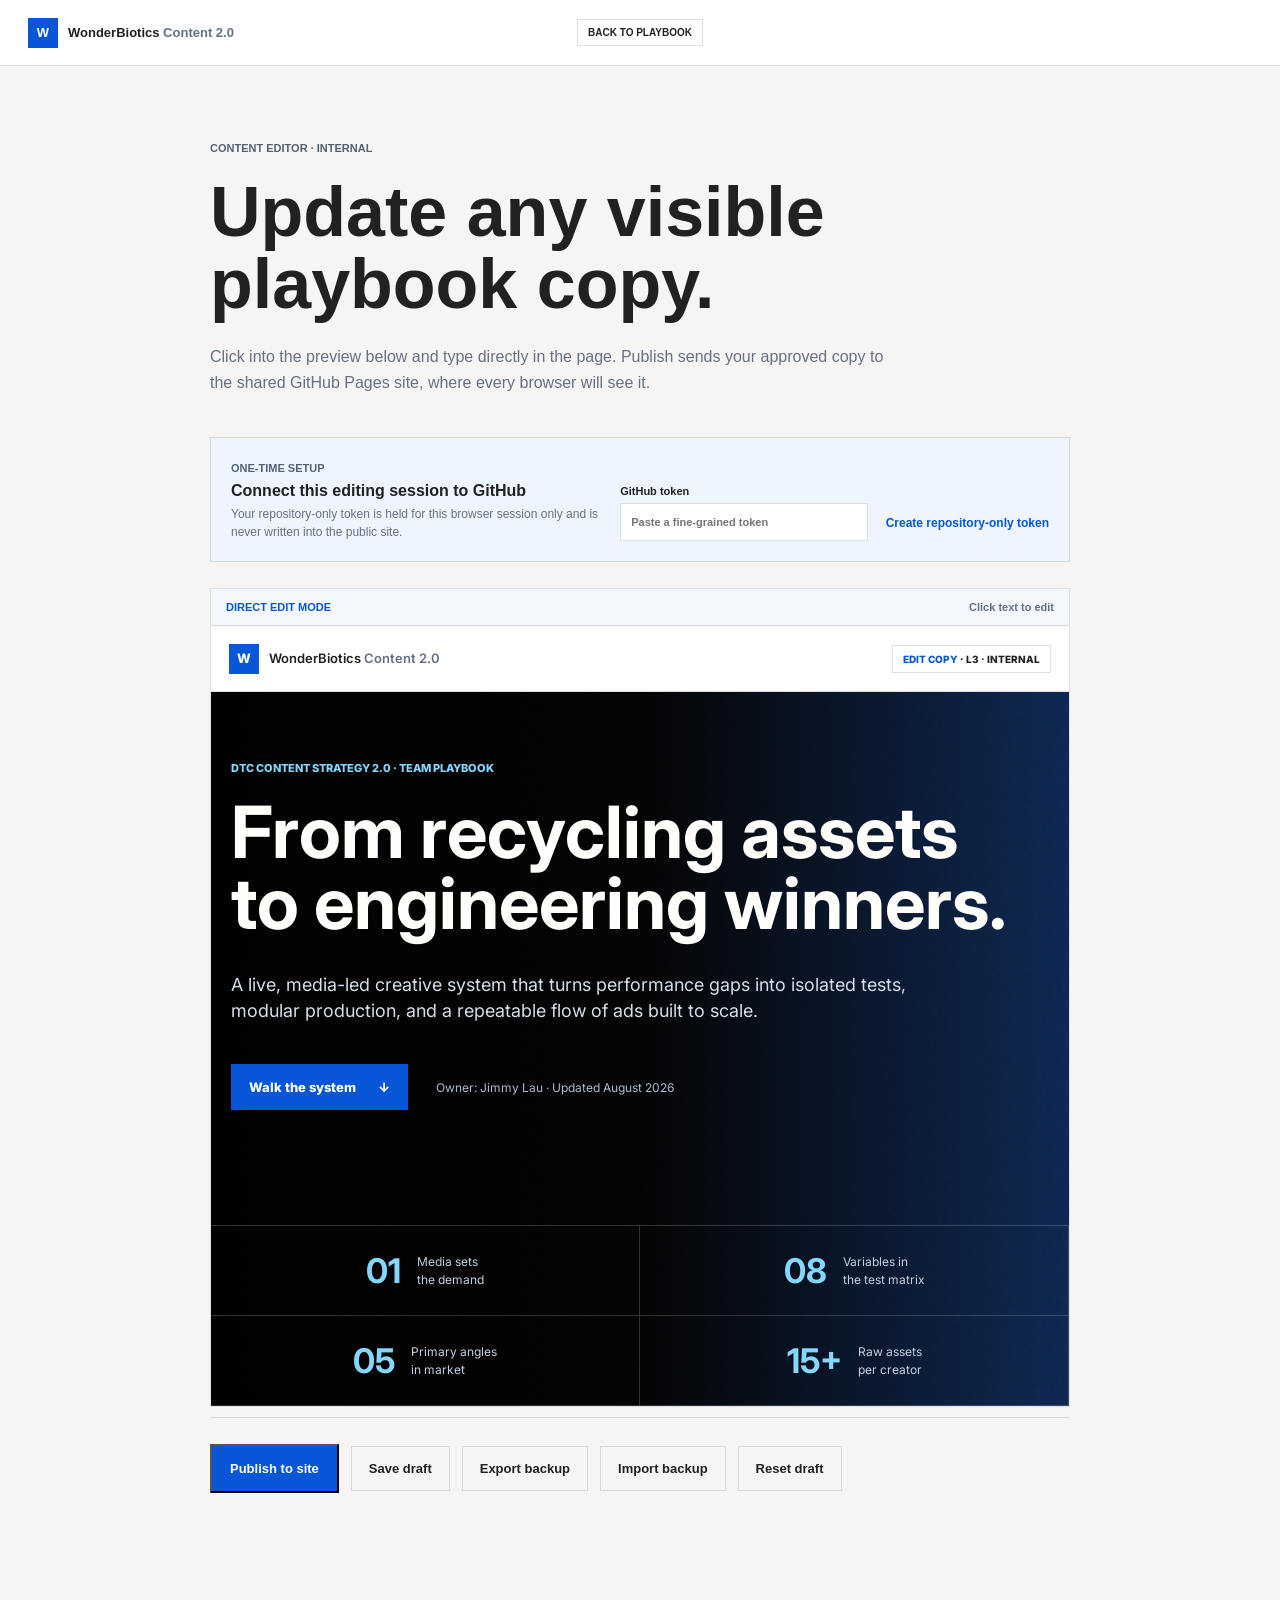
==== editor.html @ b9fbff6b "Fix browser editing state" ====
<!doctype html>
<html lang="en">
<head>
  <meta charset="utf-8">
  <meta name="viewport" content="width=device-width, initial-scale=1">
  <title>Content Editor | WonderBiotics</title>
  <link rel="stylesheet" href="styles.css">
</head>
<body class="editor-page">
  <header class="site-header"><a class="brand" href="index.html"><span class="brand-mark">W</span><span>WonderBiotics <b>Content 2.0</b></span></a><a class="security-label" href="index.html">Back to playbook</a></header>
  <main class="editor-main">
    <div class="editor-heading"><p class="eyebrow">CONTENT EDITOR · INTERNAL</p><h1>Update any visible playbook copy.</h1><p>Click into the preview below and type directly in the page. Publish sends your approved copy to the shared GitHub Pages site, where every browser will see it.</p></div>
    <section class="publish-setup" aria-label="GitHub publishing setup">
      <div><span class="eyebrow">ONE-TIME SETUP</span><strong>Connect this editing session to GitHub</strong><p>Your repository-only token is held for this browser session only and is never written into the public site.</p></div>
      <label>GitHub token<input id="github-token" type="password" autocomplete="off" placeholder="Paste a fine-grained token"></label>
      <a href="https://github.com/settings/personal-access-tokens/new" target="_blank" rel="noreferrer">Create repository-only token</a>
    </section>
    <section class="visual-editor" aria-label="Editable playbook preview"><div class="visual-editor-bar"><span>DIRECT EDIT MODE</span><span>Click text to edit</span></div><iframe id="playbook-preview" title="Editable WonderBiotics playbook preview" src="index.html"></iframe></section>
    <div class="editor-actions"><button class="primary-action" type="button" id="publish-content">Publish to site</button><button class="secondary-action" type="button" id="save-content">Save draft</button><button class="secondary-action" type="button" id="export-content">Export backup</button><button class="secondary-action" type="button" id="import-content">Import backup</button><input id="import-file" type="file" accept="application/json,.json" hidden><button class="secondary-action" type="button" id="reset-content">Reset draft</button><span id="save-status" class="editor-status" role="status"></span></div>
  </main>
  <script src="content-store.js"></script><script src="editor.js"></script>
</body>
</html>
---- styles.css ----
:root {
  --ink: #212121;
  --deep: #151515;
  --paper: #f7f5f3;
  --white: #fffefa;
  --lime: #dff4ff;
  --coral: #246bfe;
  --sky: #82d8ff;
  --blue: #0756d8;
  --blue-dark: #0a2f73;
  --line: rgba(33, 33, 33, .14);
  --muted: #667085;
  --max: 1240px;
}

* { box-sizing: border-box; }
html { scroll-behavior: smooth; }
body { margin: 0; background: var(--paper); color: var(--ink); font-family: "Inter", Arial, sans-serif; letter-spacing: 0; }
a { color: inherit; text-decoration: none; }
button, input { font: inherit; }

.site-header { position: sticky; top: 0; z-index: 20; height: 66px; display: grid; grid-template-columns: 1fr auto 1fr; align-items: center; gap: 28px; padding: 0 28px; background: rgba(255,255,255,.95); border-bottom: 1px solid var(--line); backdrop-filter: blur(14px); }
.brand { display: flex; align-items: center; gap: 10px; font: 600 13px/1 "Inter", sans-serif; }
.brand b { color: var(--muted); font-weight: 600; }
.brand-mark { display: grid; place-items: center; width: 30px; height: 30px; color: #fff; background: var(--blue); font-weight: 800; }
nav { display: flex; gap: 24px; font-size: 12px; font-weight: 700; }
nav a:hover { color: var(--blue); }
.security-label { justify-self: end; padding: 7px 10px; border: 1px solid var(--line); font-size: 10px; font-weight: 800; text-transform: uppercase; }

.hero { position: relative; min-height: calc(100vh - 66px); display: grid; align-content: space-between; overflow: hidden; color: var(--white); background: #111; }
.hero::after { content: ""; position: absolute; inset: 0; pointer-events: none; background: linear-gradient(90deg, rgba(0,0,0,.94) 0%, rgba(0,0,0,.78) 50%, rgba(7,86,216,.32) 100%), url("assets/hero.jpg") center/cover no-repeat; }
.hero-noise { position: absolute; inset: 0; opacity: .12; background-image: url("data:image/svg+xml,%3Csvg viewBox='0 0 160 160' xmlns='http://www.w3.org/2000/svg'%3E%3Cfilter id='n'%3E%3CfeTurbulence type='fractalNoise' baseFrequency='.9' numOctaves='4' stitchTiles='stitch'/%3E%3C/filter%3E%3Crect width='100%25' height='100%25' filter='url(%23n)' opacity='.25'/%3E%3C/svg%3E"); }
.hero-inner { position: relative; z-index: 1; width: min(var(--max), calc(100% - 64px)); margin: auto; padding: clamp(75px, 12vh, 130px) 0 70px; }
.eyebrow { margin: 0 0 22px; color: #536176; font-size: 11px; line-height: 1.2; font-weight: 800; text-transform: uppercase; }
.hero .eyebrow { color: var(--sky); }
h1, h2, h3 { margin: 0; font-family: "Inter", sans-serif; letter-spacing: 0; }
h1 { max-width: 1000px; font-size: clamp(55px, 7.2vw, 108px); line-height: .98; font-weight: 700; }
.hero-copy { max-width: 690px; margin: 34px 0 0; color: #d5deea; font-size: clamp(18px, 2vw, 24px); line-height: 1.45; }
.hero-actions { display: flex; align-items: center; gap: 28px; margin-top: 40px; color: #aebbd0; font-size: 12px; }
.security-label a { color: var(--blue); }
.primary-action { display: inline-flex; gap: 22px; align-items: center; padding: 15px 18px; background: var(--blue); color: #fff; font-size: 13px; font-weight: 800; }
.signal-panel { position: relative; z-index: 2; display: grid; grid-template-columns: repeat(4,1fr); border-top: 1px solid rgba(255,255,255,.18); }
.signal-panel div { display: flex; align-items: center; justify-content: center; gap: 16px; min-height: 112px; border-right: 1px solid rgba(255,255,255,.18); }
.signal-panel strong { color: var(--sky); font: 700 34px/1 "Inter",sans-serif; }
.signal-panel span { color: #c5d0df; font-size: 12px; line-height: 1.45; }

.section { padding: 110px max(32px, calc((100% - var(--max))/2)); border-bottom: 1px solid var(--line); }
.section-heading { margin-bottom: 58px; }
.section-heading h2 { max-width: 870px; font-size: clamp(40px, 5vw, 72px); line-height: 1.03; }
.split-heading { display: grid; grid-template-columns: 1.5fr .7fr; gap: 70px; align-items: end; }
.split-heading > p { margin: 0 0 8px; color: var(--muted); font-size: 16px; line-height: 1.65; }

.before-after { display: grid; grid-template-columns: 1fr 80px 1fr; align-items: stretch; }
.before-after article { min-height: 370px; padding: 42px; border: 1px solid var(--line); }
.before-after h3 { margin: 55px 0 25px; font-size: 34px; }
.before-after ul { display: grid; gap: 15px; margin: 0; padding: 0; list-style: none; color: var(--muted); }
.before-after li::before { content: "—"; margin-right: 10px; }
.status { padding: 6px 9px; border: 1px solid currentColor; font-size: 10px; font-weight: 800; text-transform: uppercase; }
.old-world { background: #eef1f5; }
.new-world { color: #fff; background: var(--blue); }
.new-world ul { color: #e8f2ff; }
.transition-arrow { display: grid; place-items: center; font-size: 34px; }

.editor-page { background: var(--paper); }
.editor-main { width: min(860px, calc(100% - 48px)); margin: 0 auto; padding: 76px 0 110px; }
.editor-heading { max-width: 680px; margin-bottom: 42px; }
.editor-heading h1 { font-size: clamp(42px, 6vw, 70px); line-height: 1.02; }
.editor-heading > p:last-child { margin: 24px 0 0; color: var(--muted); font-size: 16px; line-height: 1.6; }
.editor-form { display: grid; gap: 22px; }
.editor-form label { display: grid; gap: 8px; color: var(--ink); font-size: 13px; font-weight: 800; }
.editor-form textarea { width: 100%; resize: vertical; min-height: 66px; padding: 14px 15px; border: 1px solid var(--line); border-radius: 0; color: var(--ink); background: #fff; font: 400 15px/1.5 "Inter", Arial, sans-serif; }
.editor-form textarea:focus { outline: 2px solid var(--blue); outline-offset: 1px; }
.editor-form small { color: var(--muted); font-size: 11px; font-weight: 500; }
.visual-editor { border: 1px solid var(--line); background: #fff; }
.visual-editor-bar { display: flex; justify-content: space-between; gap: 16px; padding: 12px 15px; border-bottom: 1px solid var(--line); color: var(--muted); background: #f4f7fb; font-size: 11px; font-weight: 800; }
.visual-editor-bar span:first-child { color: var(--blue); }
.visual-editor iframe { display: block; width: 100%; height: 780px; border: 0; background: #fff; }
.editor-actions { display: flex; align-items: center; flex-wrap: wrap; gap: 12px; margin-top: 10px; padding-top: 26px; border-top: 1px solid var(--line); }
.secondary-action { padding: 14px 17px; border: 1px solid var(--line); color: var(--ink); background: transparent; font-size: 13px; font-weight: 800; cursor: pointer; }
.editor-status { color: var(--muted); font-size: 12px; }
.editor-status.saved { color: var(--blue); font-weight: 700; }
@media (max-width: 700px) { .editor-main { width: min(100% - 32px, 860px); padding-top: 48px; } .editor-actions { flex-wrap: wrap; } .visual-editor iframe { height: 660px; } }

.genesis { color: #fff; background: var(--blue-dark); }
.genesis .eyebrow { color: var(--sky); }
.genesis .split-heading > p { color: #bed7ff; }
.genesis-flow { display: grid; grid-template-columns: 1fr 38px 1fr 38px 1fr 38px 1fr; align-items: stretch; }
.genesis-flow article { min-height: 265px; display: flex; flex-direction: column; padding: 28px; border: 1px solid rgba(255,255,255,.22); background: rgba(255,255,255,.05); }
.genesis-flow span { color: var(--sky); font-size: 10px; font-weight: 800; }
.genesis-flow strong { margin-top: 60px; font-size: 20px; line-height: 1.3; }
.genesis-flow p { margin: 14px 0 0; color: #bed0e8; font-size: 13px; line-height: 1.55; }
.genesis-arrow { display: grid; place-items: center; color: var(--sky); font-size: 22px; }
.genesis-note { display: grid; grid-template-columns: 130px 1fr; gap: 24px; margin-top: 26px; padding: 24px; color: var(--ink); background: #fff; }
.genesis-note b { color: var(--blue); font-size: 10px; }
.genesis-note span { font-size: 14px; line-height: 1.5; }
.voc-module { margin-top: 22px; padding: 34px; color: var(--ink); background: #fff; }
.voc-intro { display: grid; grid-template-columns: .8fr 1.1fr 1.5fr; gap: 28px; align-items: start; }
.voc-intro > span { color: var(--blue); font-size: 10px; font-weight: 800; }
.voc-intro h3 { font-size: 25px; }
.voc-intro p { margin: 0; color: var(--muted); font-size: 13px; line-height: 1.55; }
.voc-sources { display: grid; grid-template-columns: repeat(3,1fr); margin-top: 30px; border: 1px solid var(--line); }
.voc-sources article { min-height: 175px; padding: 24px; border-right: 1px solid var(--line); }
.voc-sources article:last-child { border: 0; }
.voc-sources b { color: var(--blue); font-size: 10px; }
.voc-sources p { margin: 38px 0 0; color: var(--muted); font-size: 12px; line-height: 1.55; }
.voc-process { display: grid; grid-template-columns: repeat(5,1fr); margin-top: 16px; border: 1px solid var(--line); }
.voc-process div { min-height: 180px; padding: 20px; border-right: 1px solid var(--line); background: var(--paper); }
.voc-process div:last-child { border: 0; }
.voc-process strong { color: var(--blue); font-size: 10px; }
.voc-process span { display: block; margin-top: 35px; font-size: 15px; font-weight: 800; }
.voc-process p { margin: 9px 0 0; color: var(--muted); font-size: 11px; line-height: 1.5; }
.voc-output { display: grid; grid-template-columns: 150px 1fr; gap: 20px; margin-top: 16px; padding: 20px; color: #fff; background: var(--blue); }
.voc-output b { color: #d6efff; font-size: 10px; }
.voc-output span { font-size: 12px; line-height: 1.5; }

.engine { background: #fffefa; }
.matrix-layout { display: grid; grid-template-columns: 1fr 1.25fr; border: 1px solid var(--line); }
.matrix-tabs { display: grid; grid-template-columns: repeat(2,1fr); border-right: 1px solid var(--line); }
.matrix-tab { min-height: 86px; padding: 17px 18px; border: 0; border-right: 1px solid var(--line); border-bottom: 1px solid var(--line); color: var(--ink); background: transparent; text-align: left; cursor: pointer; }
.matrix-tab b { display: block; margin-bottom: 8px; color: #8a96a8; font-size: 10px; }
.matrix-tab.active { background: var(--deep); color: var(--white); }
.matrix-tab.active b { color: var(--sky); }
.matrix-detail { display: flex; flex-direction: column; justify-content: center; min-height: 520px; padding: clamp(35px,5vw,75px); background: var(--paper); }
.matrix-detail > span { color: var(--blue); font-size: 11px; font-weight: 800; }
.matrix-detail h3 { margin: 18px 0; font-size: 42px; }
.matrix-detail > p { max-width: 580px; color: var(--muted); font-size: 17px; line-height: 1.65; }
.test-example { margin-top: 32px; padding: 24px; border-left: 4px solid var(--coral); background: var(--white); }
.test-example small { font-size: 10px; font-weight: 800; }
.test-example p { margin: 10px 0 0; line-height: 1.5; }
.lever-art { position: relative; overflow: hidden; min-height: 220px; margin: 18px 0 0; border: 1px solid var(--line); background: #fff; }
.lever-art img { display: block; width: 100%; height: 220px; object-fit: cover; }
.lever-art[data-index="1"] img, .lever-art[data-index="7"] img { object-fit: contain; background: #f7f8fa; }
.lever-art figcaption { position: absolute; left: 12px; bottom: 12px; max-width: calc(100% - 24px); padding: 8px 10px; color: #fff; background: rgba(0,0,0,.78); font-size: 10px; font-weight: 700; text-transform: uppercase; }
.rule { display: flex; align-items: center; gap: 14px; margin-top: 30px; font-size: 12px; font-weight: 700; }
.rule span { width: 28px; height: 28px; background: var(--blue); border-radius: 50%; }

.angles { color: var(--white); background: var(--blue-dark); }
.angles .eyebrow { color: var(--sky); }
.angle-list { border-top: 1px solid rgba(255,255,255,.2); }
.angle-list article { display: grid; grid-template-columns: 65px 1.1fr 1.25fr 160px; gap: 25px; align-items: center; min-height: 115px; border-bottom: 1px solid rgba(255,255,255,.2); }
.angle-list b { color: var(--sky); font-size: 12px; }
.angle-list h3 { font-size: 23px; }
.angle-list p { color: #bed7ff; line-height: 1.5; }
.angle-list span { justify-self: end; padding: 7px 9px; color: var(--sky); border: 1px solid rgba(141,213,231,.4); font-size: 10px; font-weight: 800; text-transform: uppercase; }
.source-note { margin: 28px 0 0; color: #9bbce9; font-size: 11px; }

.team-grid { display: grid; grid-template-columns: repeat(6,1fr); gap: 14px; }
.team-grid article { grid-column: span 2; min-height: 280px; padding: 30px; background: var(--white); border: 1px solid var(--line); }
.team-grid article:nth-child(4), .team-grid article:nth-child(5) { grid-column: span 3; }
.team-grid .team-lead { color: var(--white); background: var(--deep); }
.team-grid span { color: var(--blue); font-size: 10px; font-weight: 800; }
.team-grid h3 { margin: 55px 0 17px; font-size: 26px; }
.team-grid p { margin: 0; color: var(--muted); line-height: 1.6; }
.team-grid .team-lead p { color: #c4cfdd; }

.raci { background: #fff; }
.raci-wrap { overflow-x: auto; border: 1px solid var(--line); }
.raci-table { width: 100%; min-width: 840px; border-collapse: collapse; font-size: 12px; }
.raci-table th, .raci-table td { padding: 17px 14px; border-right: 1px solid var(--line); border-bottom: 1px solid var(--line); text-align: center; }
.raci-table thead th { color: #536176; background: var(--paper); font-size: 10px; font-weight: 800; text-transform: uppercase; }
.raci-table thead th:first-child { min-width: 230px; text-align: left; }
.raci-table tbody th { background: #fff; font-weight: 600; text-align: left; }
.raci-table td { font-weight: 800; }
.raci-table .a { color: #fff; background: var(--blue); }
.raci-table .r { color: #fff; background: #212121; }
.raci-table .c { color: #212121; background: #bfeaff; }
.raci-table .i { color: #67736d; background: #f7f5f3; }
.raci-legend { display: flex; flex-wrap: wrap; gap: 22px; margin-top: 18px; color: var(--muted); font-size: 12px; }
.raci-legend b { display: inline-grid; place-items: center; width: 22px; height: 22px; margin-right: 6px; font-size: 10px; }
.raci-legend .a { color: #fff; background: var(--blue); }
.raci-legend .r { color: #fff; background: #212121; }
.raci-legend .c { color: #212121; background: #bfeaff; }
.raci-legend .i { color: #67736d; background: #f7f5f3; border: 1px solid var(--line); }

.workflow { background: var(--white); }

.publish-setup { display: grid; grid-template-columns: 1.2fr minmax(220px,.8fr) auto; align-items: end; gap: 18px; margin: 26px 0; padding: 20px; border: 1px solid var(--line); background: #eef5ff; }
.publish-setup strong { display: block; margin-top: 6px; font-size: 16px; }
.publish-setup p { margin: 6px 0 0; color: var(--muted); font-size: 12px; line-height: 1.45; }
.publish-setup label { display: grid; gap: 6px; color: var(--ink); font-size: 11px; font-weight: 700; }
.publish-setup input { min-height: 38px; padding: 0 10px; border: 1px solid var(--line); background: #fff; font: inherit; }
.publish-setup a { padding-bottom: 11px; color: var(--blue); font-size: 12px; font-weight: 800; white-space: nowrap; }
.flow { display: grid; grid-template-columns: repeat(5,1fr); border: 1px solid var(--line); }
.flow article { position: relative; min-height: 270px; padding: 28px 22px; border-right: 1px solid var(--line); }
.flow article:last-child { border-right: 0; }
.flow b { color: #8a96a8; font-size: 11px; }
.flow span { display: block; margin-top: 55px; color: var(--blue); font-size: 10px; font-weight: 800; }
.flow h3 { margin: 10px 0; font-size: 21px; }
.flow p { color: var(--muted); font-size: 13px; line-height: 1.5; }
.flow article:not(:last-child)::after { content: "→"; position: absolute; right: -12px; top: 48%; z-index: 2; display: grid; place-items: center; width: 24px; height: 24px; color: #fff; background: var(--blue); border-radius: 50%; font-size: 12px; }
.escalation-band { display: grid; grid-template-columns: 1.2fr 1fr .6fr; gap: 42px; margin-top: 28px; padding: 38px; color: var(--white); background: var(--deep); }
.escalation-band span, .gate small { color: var(--sky); font-size: 10px; font-weight: 800; }
.escalation-band h3 { margin-top: 14px; font-size: 22px; line-height: 1.35; }
.escalation-band ol { display: grid; gap: 8px; margin: 0; padding-left: 20px; color: #c1cddd; font-size: 13px; }
.gate { display: grid; align-content: center; gap: 8px; padding-left: 28px; border-left: 1px solid rgba(255,255,255,.2); }
.gate strong { font-size: 15px; }

.routing { background: #fff; }
.route-origin { width: min(560px,100%); margin: 0 auto; padding: 25px 28px; color: #fff; background: var(--blue); text-align: center; }
.route-origin span { display: block; color: #c9eaff; font-size: 9px; font-weight: 800; }
.route-origin strong { display: block; margin-top: 8px; font-size: 22px; }
.route-origin p { margin: 8px 0 0; color: #d9e8ff; font-size: 12px; }
.route-question { position: relative; display: grid; place-items: center; min-height: 120px; }
.route-question::before { content: ""; position: absolute; top: 0; bottom: 0; width: 1px; background: var(--line); }
.route-question span { position: relative; z-index: 1; padding: 12px 18px; border: 1px solid var(--line); background: var(--paper); font-size: 12px; font-weight: 800; }
.route-lanes { display: grid; grid-template-columns: 1fr 1fr; gap: 22px; }
.route-lane { padding: 34px; border: 1px solid var(--line); }
.route-lane.routine { background: #eef7ff; border-top: 5px solid var(--sky); }
.route-lane.complex { background: #f5f5f5; border-top: 5px solid #212121; }
.lane-head span { color: var(--blue); font-size: 10px; font-weight: 800; }
.complex .lane-head span { color: #212121; }
.lane-head h3 { margin: 12px 0 8px; font-size: 32px; }
.lane-head p { min-height: 48px; margin: 0; color: var(--muted); line-height: 1.5; }
.format-tags { display: flex; flex-wrap: wrap; gap: 8px; margin: 27px 0; }
.format-tags span { padding: 7px 9px; border: 1px solid rgba(7,86,216,.25); background: #fff; font-size: 10px; font-weight: 700; }
.complex .format-tags span { border-color: rgba(33,33,33,.25); }
.creator-tracks { display: grid; grid-template-columns: 1fr 1fr; gap: 10px; margin: 27px 0; }
.creator-track { min-height: 300px; padding: 21px; border: 1px solid rgba(7,86,216,.2); background: #fff; }
.creator-track small { color: var(--blue); font-size: 9px; font-weight: 800; }
.creator-track h4 { margin: 22px 0 7px; font-size: 18px; }
.creator-track > strong { color: var(--blue); font-size: 13px; }
.creator-track > p { min-height: 68px; margin: 13px 0 0; color: var(--muted); font-size: 11px; line-height: 1.5; }
.creator-track .format-tags { margin: 19px 0 0; }
.creator-track .format-tags span { padding: 6px 7px; font-size: 9px; }
.rapid-track { border-color: rgba(33,33,33,.2); }
.rapid-track small, .rapid-track > strong { color: #212121; }
.route-lane ol { display: grid; gap: 10px; margin: 0; padding: 22px 0 0 22px; border-top: 1px solid var(--line); color: var(--muted); font-size: 13px; }
.route-lane li b { color: var(--ink); }
.execution-split { display: grid; grid-template-columns: 1fr 1fr; gap: 10px; margin-top: 24px; }
.execution-split div { min-height: 155px; padding: 20px; color: #fff; background: var(--blue-dark); }
.execution-split div:last-child { background: #212121; }
.execution-split small { color: var(--sky); font-size: 9px; font-weight: 800; }
.execution-split strong { display: block; margin-top: 18px; font-size: 19px; }
.execution-split p { margin: 8px 0 0; color: #c6d4e7; font-size: 11px; line-height: 1.45; }
.routing-rule { display: grid; grid-template-columns: 150px 1fr; gap: 24px; margin-top: 22px; padding: 24px; color: #fff; background: #0b0b0b; }
.routing-rule b { color: var(--sky); font-size: 10px; }
.routing-rule span { font-size: 13px; line-height: 1.5; }

.asset-system { background: #eef5ff; }
.asset-visual { min-height: 420px; display: grid; grid-template-columns: .75fr 1.5fr .75fr; align-items: center; gap: 30px; padding: 50px; border: 1px solid var(--line); background: var(--white); }
.creator-core { text-align: center; }
.creator-core span { font-size: 10px; font-weight: 800; }
.creator-core strong { display: block; color: var(--blue); font: 800 90px/1 "Inter",sans-serif; }
.creator-core p { margin: 8px 0; color: var(--muted); }
.asset-orbit { display: grid; grid-template-columns: repeat(2,1fr); gap: 12px; }
.asset-orbit span { display: grid; place-items: center; min-height: 85px; padding: 12px; background: var(--paper); border: 1px solid var(--line); text-align: center; font-size: 13px; font-weight: 700; }
.output-stack { position: relative; min-height: 240px; }
.output-stack div { position: absolute; width: 150px; height: 205px; padding: 18px; color: var(--white); background: var(--deep); border: 1px solid #506b9c; font-size: 11px; font-weight: 800; }
.output-stack div:nth-child(1) { transform: rotate(-8deg); }
.output-stack div:nth-child(2) { transform: translate(18px,8px) rotate(-2deg); }
.output-stack div:nth-child(3) { transform: translate(36px,18px) rotate(5deg); }
.output-stack div:nth-child(4) { transform: translate(54px,34px) rotate(9deg); color: #fff; background: var(--blue); }
.governance-row { display: grid; grid-template-columns: repeat(3,1fr); border: 1px solid var(--line); border-top: 0; }
.governance-row div { padding: 28px; border-right: 1px solid var(--line); }
.governance-row div:last-child { border: 0; }
.governance-row b { color: var(--blue); font-size: 10px; }
.governance-row p { margin: 10px 0 0; color: var(--muted); font-size: 13px; line-height: 1.5; }

.close-statement { display: grid; justify-items: center; padding: 140px 20px; color: #fff; background: #0b0b0b; text-align: center; }
.close-statement p { color: var(--coral); font-size: 11px; font-weight: 800; }
.close-statement h2 { font-size: clamp(45px,6vw,84px); line-height: 1.04; }
.close-statement a { margin-top: 38px; color: var(--sky); font-size: 12px; font-weight: 800; }
footer { display: flex; justify-content: space-between; padding: 25px 28px; color: #a4a4a4; background: #0b0b0b; border-top: 1px solid rgba(255,255,255,.14); font-size: 10px; }

@media (max-width: 900px) {
  .publish-setup { grid-template-columns: 1fr; align-items: start; }
  .publish-setup a { padding-bottom: 0; }
  .site-header { grid-template-columns: 1fr auto; padding: 0 18px; }
  nav { display: none; }
  .hero-inner { width: calc(100% - 40px); padding-top: 70px; }
  h1 { font-size: clamp(48px,14vw,72px); }
  .signal-panel { grid-template-columns: repeat(2,1fr); }
  .signal-panel div { min-height: 90px; border-bottom: 1px solid rgba(255,255,255,.18); }
  .section { padding: 80px 20px; }
  .split-heading { grid-template-columns: 1fr; gap: 25px; }
  .before-after { grid-template-columns: 1fr; }
  .transition-arrow { height: 60px; transform: rotate(90deg); }
  .genesis-flow { grid-template-columns: 1fr; }
  .genesis-flow article { min-height: 220px; }
  .genesis-arrow { height: 42px; transform: rotate(90deg); }
  .genesis-note { grid-template-columns: 1fr; gap: 8px; }
  .voc-intro { grid-template-columns: 1fr; gap: 12px; }
  .voc-sources, .voc-process { grid-template-columns: 1fr; }
  .voc-sources article, .voc-process div { min-height: auto; border-right: 0; border-bottom: 1px solid var(--line); }
  .voc-sources p, .voc-process span { margin-top: 18px; }
  .voc-output { grid-template-columns: 1fr; gap: 8px; }
  .matrix-layout { grid-template-columns: 1fr; }
  .matrix-tabs { border: 0; }
  .matrix-detail { min-height: 480px; }
  .angle-list article { grid-template-columns: 40px 1fr; padding: 22px 0; }
  .angle-list p, .angle-list span { grid-column: 2; justify-self: start; margin: 0; }
  .team-grid { grid-template-columns: 1fr; }
  .team-grid article, .team-grid article:nth-child(4), .team-grid article:nth-child(5) { grid-column: auto; }
  .flow { grid-template-columns: 1fr; }
  .flow article { min-height: auto; border-right: 0; border-bottom: 1px solid var(--line); }
  .flow article:not(:last-child)::after { right: 50%; top: auto; bottom: -12px; transform: rotate(90deg); }
  .flow span { margin-top: 25px; }
  .escalation-band { grid-template-columns: 1fr; }
  .gate { padding: 20px 0 0; border-left: 0; border-top: 1px solid rgba(255,255,255,.2); }
  .route-lanes { grid-template-columns: 1fr; }
  .creator-tracks { grid-template-columns: 1fr; }
  .creator-track { min-height: auto; }
  .creator-track > p { min-height: auto; }
  .execution-split { grid-template-columns: 1fr; }
  .routing-rule { grid-template-columns: 1fr; gap: 8px; }
  .asset-visual { grid-template-columns: 1fr; padding: 30px 20px; }
  .output-stack { width: 220px; margin: auto; }
  .governance-row { grid-template-columns: 1fr; }
  .governance-row div { border-right: 0; border-bottom: 1px solid var(--line); }
}

@media (max-width: 520px) {
  .brand b { display: none; }
  .security-label { font-size: 9px; }
  .hero { min-height: auto; }
  .hero-inner { padding-bottom: 55px; }
  .hero-actions { align-items: flex-start; flex-direction: column; }
  .signal-panel strong { font-size: 28px; }
  .signal-panel span { font-size: 10px; }
  .section-heading h2 { font-size: 39px; }
  .before-after article { min-height: 330px; padding: 28px; }
  .matrix-tabs { grid-template-columns: 1fr 1fr; }
  .matrix-tab { min-height: 76px; font-size: 12px; }
  .matrix-detail { padding: 30px 22px; }
  .matrix-detail h3 { font-size: 34px; }
  .asset-orbit { grid-template-columns: 1fr 1fr; }
  footer { gap: 14px; flex-direction: column; }
}
.teardown-link{margin-top:18px;padding:22px 24px;background:#075cff;color:#fff;text-decoration:none;display:grid;grid-template-columns:auto 1fr auto;gap:20px;align-items:center}.teardown-link span{font-size:10px;font-weight:800;letter-spacing:.1em}.teardown-link strong{font-size:16px}.teardown-link b{font-size:24px}
.step-example{display:inline-block;margin-top:12px;color:#075cff;font-size:11px;font-weight:800;text-decoration:none}.engine-example-link{margin:-26px 0 30px;padding:18px 22px;border:1px solid #075cff;color:#07101f;text-decoration:none;display:grid;grid-template-columns:auto 1fr auto;gap:24px;align-items:center}.engine-example-link span{color:#075cff;font-size:12px}.engine-example-link span b{display:block;font-size:9px;letter-spacing:.1em;margin-bottom:3px}.engine-example-link strong{font-size:13px}.engine-example-link i{font-style:normal;color:#075cff;font-size:22px}@media(max-width:700px){.engine-example-link{grid-template-columns:1fr auto}.engine-example-link strong{grid-column:1/-1;grid-row:2}.teardown-link{grid-template-columns:1fr auto}.teardown-link span{grid-column:1/-1}}
.format-library{display:grid;grid-template-columns:1fr 1fr;gap:12px;margin:-18px 0 30px}.format-library a{padding:16px 20px;background:#eef4ff;color:#07101f;text-decoration:none;display:grid;grid-template-columns:auto 1fr auto;gap:14px;align-items:center}.format-library b{font-size:9px;color:#075cff}.format-library span{font-size:13px;font-weight:700}.format-library i{font-style:normal;font-size:11px;color:#075cff}@media(max-width:700px){.format-library{grid-template-columns:1fr}}
.proven{background:#f5f8fc;border-top:1px solid #dce5f0}.proven-grid{display:grid;grid-template-columns:1.35fr 1fr 1fr;gap:14px}.proven-card{background:#fff;border:1px solid #d7e0eb;padding:26px;min-height:300px}.proven-card>span,.variation-step>span,.focus-band span{display:block;color:#075cff;font-size:10px;font-weight:800;letter-spacing:.1em}.proven-card h3{font-size:23px;line-height:1.1;margin:13px 0 22px}.combo{display:grid;grid-template-columns:54px 1fr;gap:9px 12px;align-items:start}.combo b{font-size:10px;color:#738096}.combo strong{font-size:13px;line-height:1.35}.proof-metrics{display:grid;grid-template-columns:repeat(4,1fr);gap:8px;margin-top:26px;padding-top:17px;border-top:1px solid #dce2ea}.proof-metrics strong,.watch-row strong{display:block;font-size:20px}.proof-metrics span,.watch-row span{font-size:10px;color:#738096}.proof-note,.proven-card p{font-size:12px;line-height:1.55;color:#687386}.proof-note{border-left:3px solid #c5ff4a;padding-left:12px}.static-proof{border-top:4px solid #075cff}.big-stat{display:flex;gap:12px;align-items:baseline}.big-stat strong{font-size:39px;color:#075cff}.big-stat span{font-size:11px;color:#687386}.proven-card a{display:inline-block;margin-top:18px;color:#075cff;font-size:11px;font-weight:800;text-decoration:none}.watch-proof{border-top:4px solid #c5ff4a}.watch-row{display:grid;grid-template-columns:1fr 1fr;gap:10px;padding:15px 0;border-top:1px solid #dce2ea;border-bottom:1px solid #dce2ea}.watch-row strong{font-size:25px}.focus-band{margin-top:14px;background:#07101f;color:#fff;padding:20px 24px;display:grid;grid-template-columns:auto 1fr auto;gap:25px;align-items:center}.focus-band strong{display:block;font-size:18px;margin-top:5px}.focus-band p{font-size:12px;line-height:1.5;color:#c0c8d4;margin:0}.focus-band a{color:#c5ff4a;text-decoration:none;font-size:11px;font-weight:800}.variation-map{display:grid;grid-template-columns:1fr auto 1fr auto 1fr auto 1fr;gap:13px;align-items:center;margin-top:26px}.variation-step{background:#fff;border:1px solid #d7e0eb;padding:20px;min-height:150px}.variation-step>b{color:#075cff;font-size:20px}.variation-step strong{display:block;margin-top:10px}.variation-step p{font-size:11px;line-height:1.5;color:#687386}.variation-map>i{font-size:23px;color:#075cff;font-style:normal}@media(max-width:950px){.proven-grid{grid-template-columns:1fr 1fr}.primary-proof{grid-column:1/-1}.variation-map{grid-template-columns:1fr 1fr}.variation-map>i{display:none}.focus-band{grid-template-columns:1fr}.focus-band a{justify-self:start}}@media(max-width:600px){.proven-grid{grid-template-columns:1fr}.primary-proof{grid-column:auto}.proof-metrics{grid-template-columns:repeat(2,1fr)}.variation-map{grid-template-columns:1fr}}
.source-table-wrap{margin-top:18px;background:#fff;border:1px solid #d7e0eb}.source-table-head{display:flex;justify-content:space-between;gap:30px;padding:24px;border-bottom:1px solid #d7e0eb}.source-table-head span{color:#075cff;font-size:10px;font-weight:800;letter-spacing:.1em}.source-table-head h3{margin-top:9px;font-size:22px}.source-table-head p{max-width:360px;margin:0;color:#687386;font-size:11px;line-height:1.5}.source-table-scroll{overflow-x:auto}.source-table{width:100%;min-width:1080px;border-collapse:collapse;font-size:12px}.source-table th,.source-table td{padding:17px 16px;vertical-align:top;text-align:left;border-right:1px solid #d7e0eb;border-bottom:1px solid #d7e0eb;line-height:1.5}.source-table thead th{color:#fff;background:#07101f;font-size:10px;letter-spacing:.05em}.source-table tbody th{width:190px;color:#075cff;font-size:14px}.source-table tbody td{color:#536176}.source-table tbody tr:last-child th,.source-table tbody tr:last-child td{border-bottom:0}.source-table td:last-child,.source-table th:last-child{border-right:0}.source-table small{font-size:10px;color:#687386}@media(max-width:600px){.source-table-head{display:block}.source-table-head p{margin-top:14px}}

/* Pre-shift proof area: keep the evidence readable as one deliberate sequence. */
.proven { padding-top: 92px; padding-bottom: 96px; }
.proven .section-heading { margin-bottom: 42px; }
.proven-grid { align-items: stretch; gap: 18px; }
.proven-card { min-height: 330px; padding: 28px; }
.proven-card p { margin-bottom: 0; }
.source-table-wrap { margin-top: 26px; box-shadow: 0 8px 24px rgba(18, 46, 82, .05); }
.source-table-head { align-items: end; padding: 26px 28px; background: #fbfdff; }
.source-table-head h3 { max-width: 560px; line-height: 1.2; }
.source-table-scroll { scrollbar-color: #8fa6c2 #eef3f8; }
.source-table th, .source-table td { padding: 18px 17px; }
.source-table thead th { white-space: normal; line-height: 1.25; }
.focus-band { margin-top: 26px; padding: 24px 28px; }
.variation-map { margin-top: 24px; gap: 16px; }
.variation-step { min-height: 168px; padding: 22px; }
@media (max-width: 950px) {
  .proven { padding-top: 76px; padding-bottom: 80px; }
  .proven-card { min-height: 0; }
  .source-table-head { align-items: start; }
}
@media (max-width: 600px) {
  .proven { padding-top: 58px; padding-bottom: 62px; }
  .proven .section-heading { margin-bottom: 32px; }
  .proven-card { padding: 22px; }
  .source-table-wrap { margin-top: 20px; }
  .source-table-head { padding: 21px 22px; }
  .focus-band { margin-top: 20px; padding: 21px 22px; }
  .variation-step { min-height: 0; padding: 20px; }
}
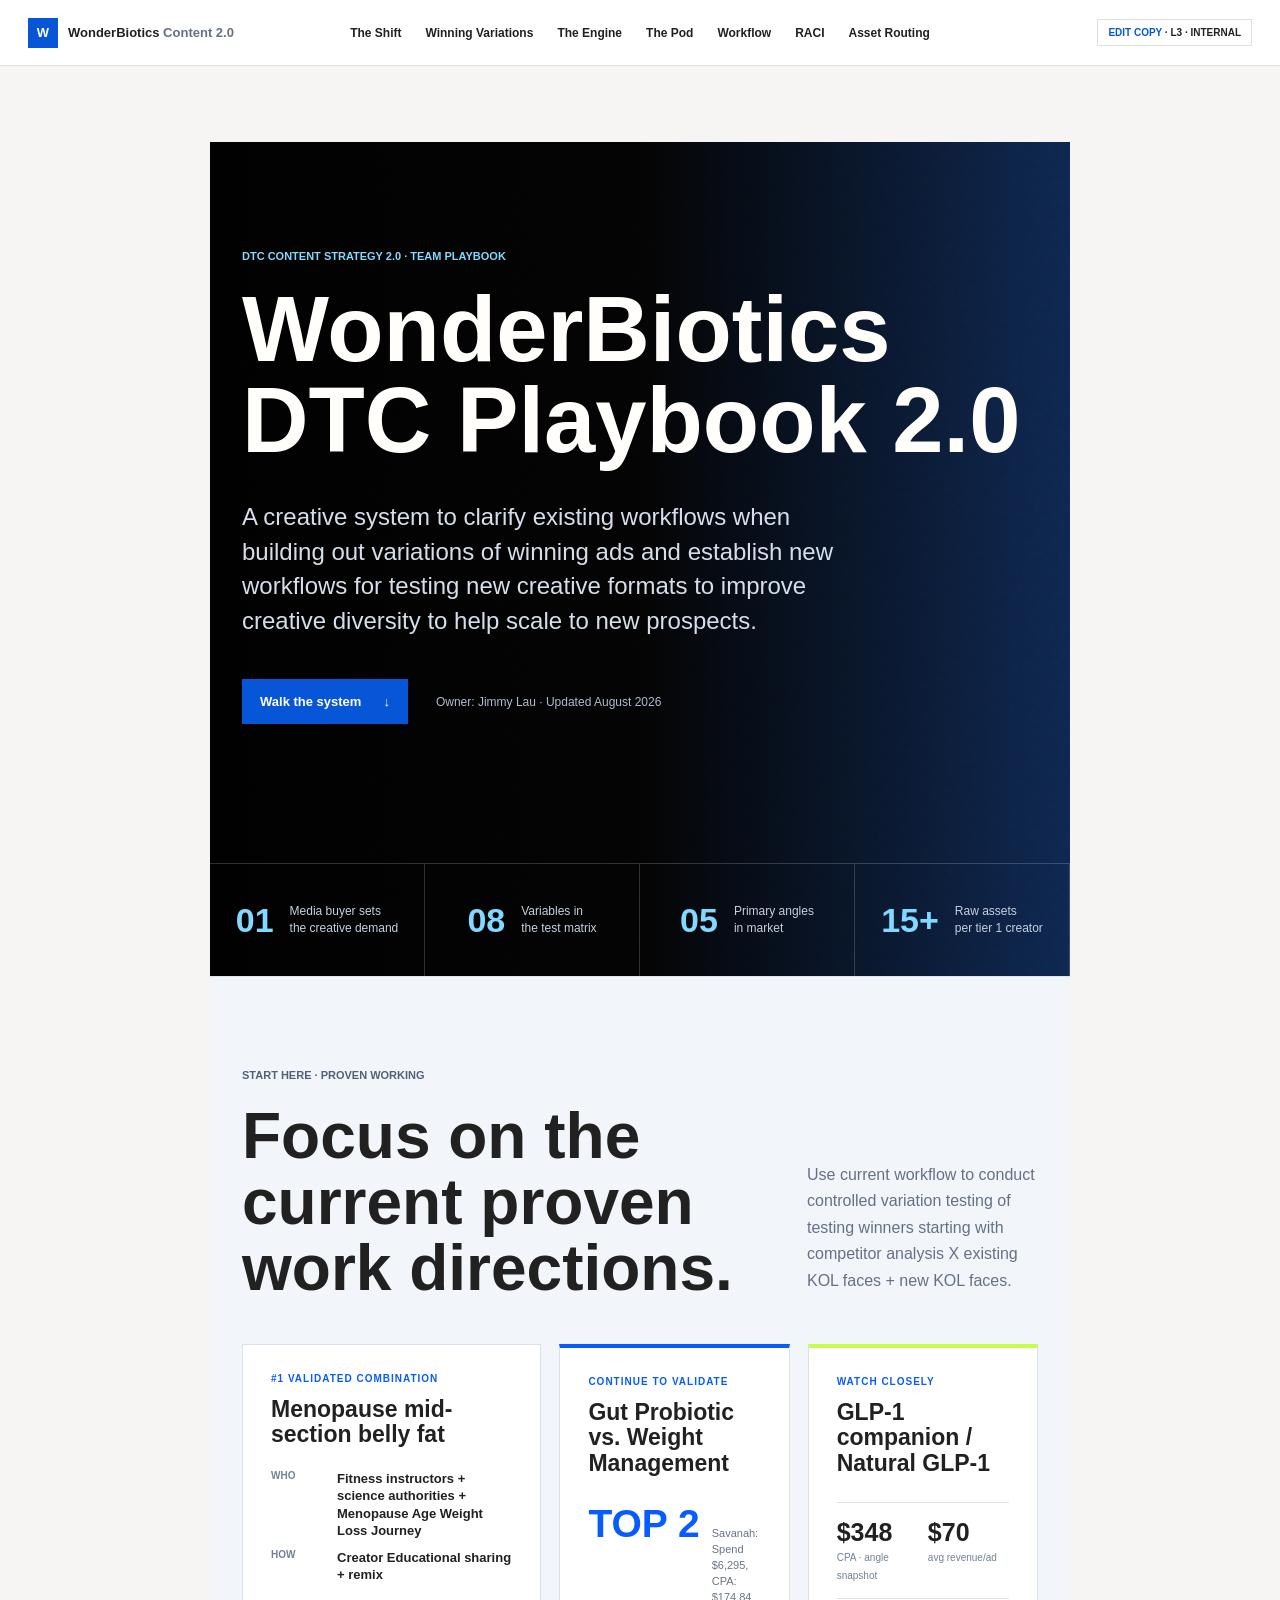
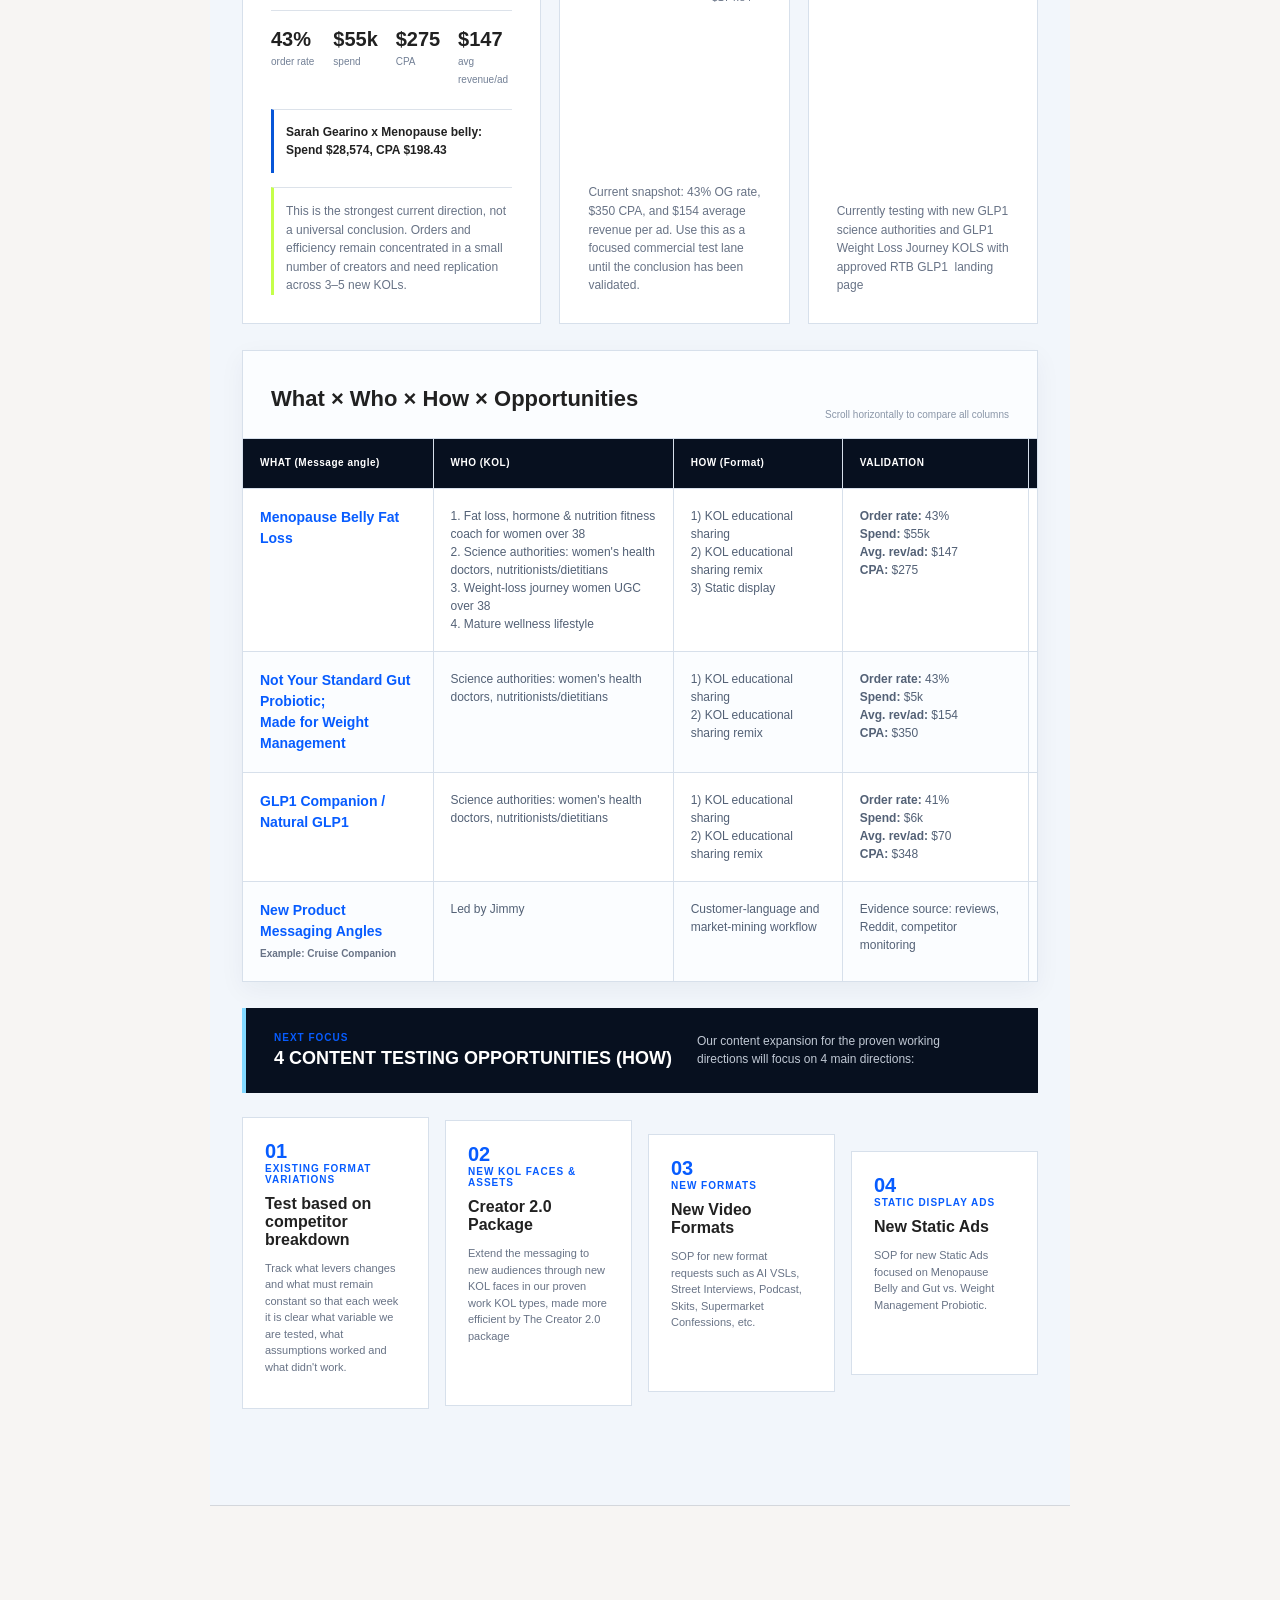
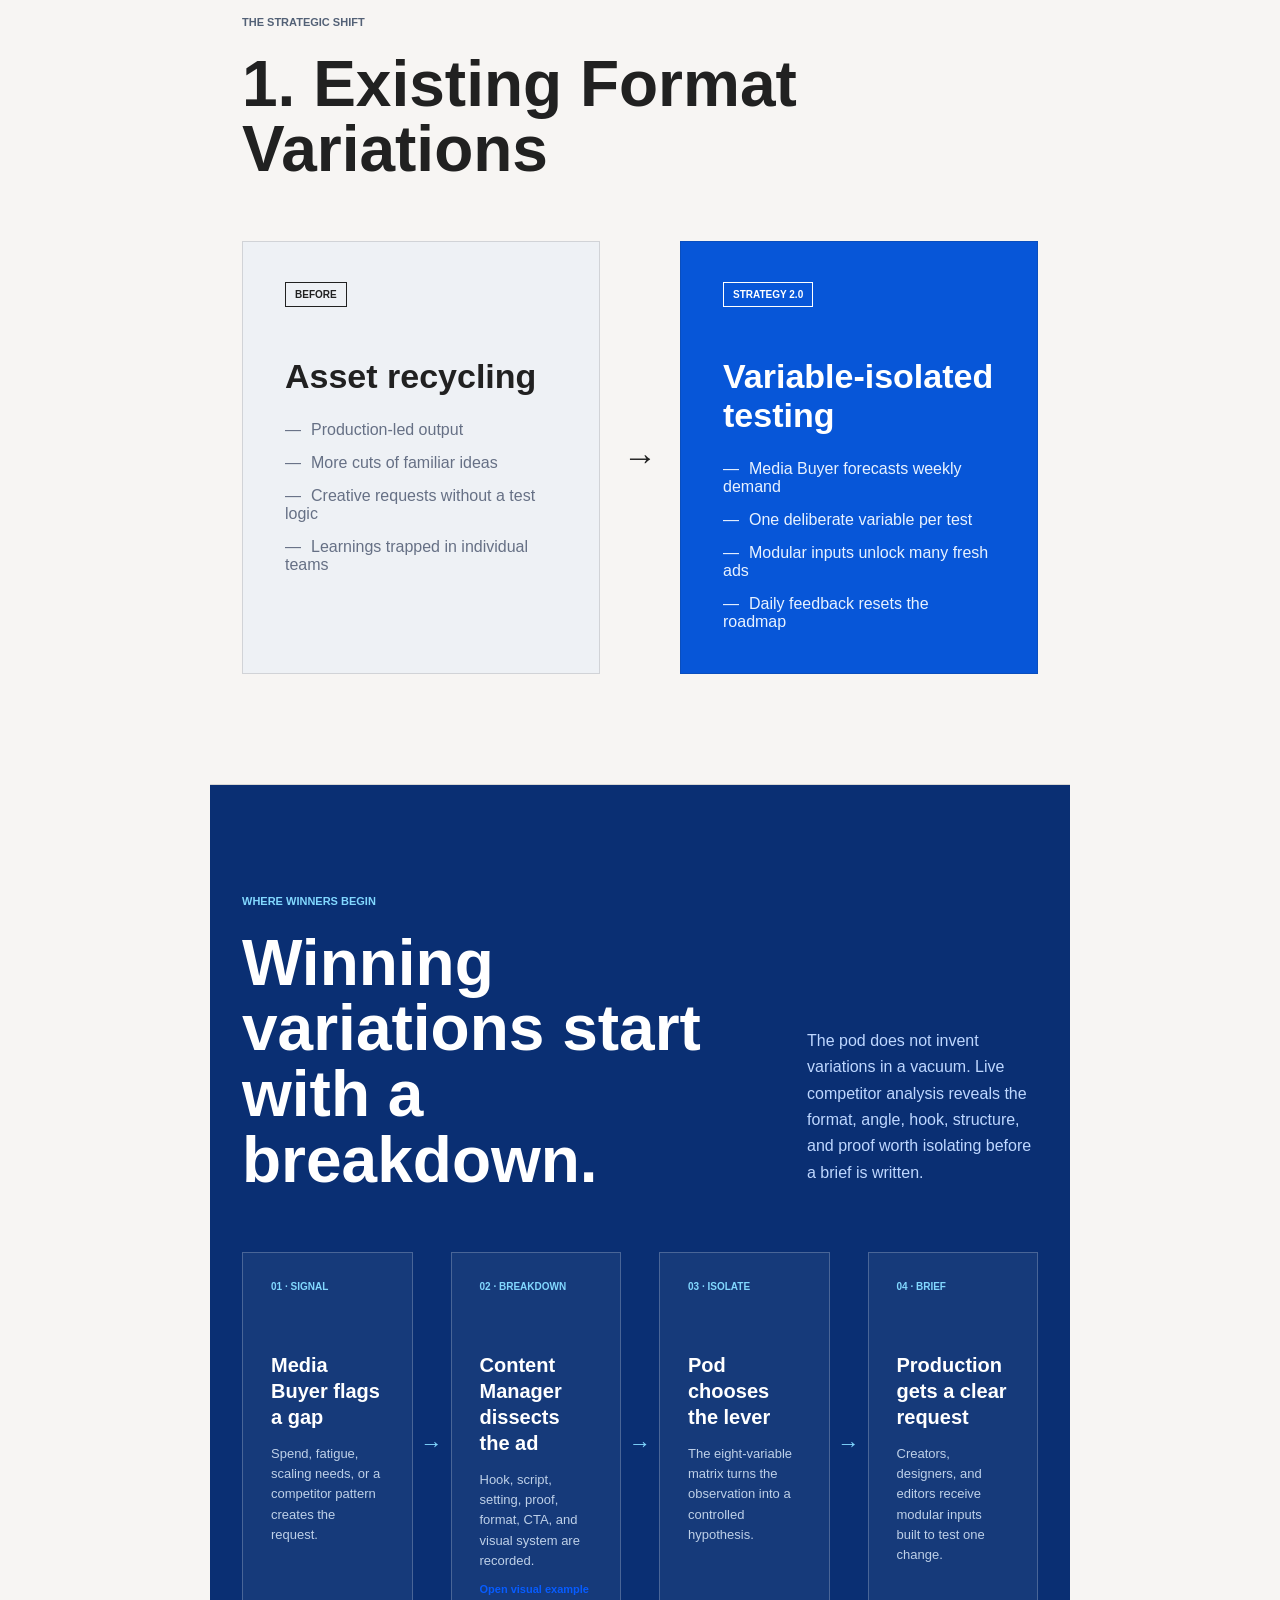
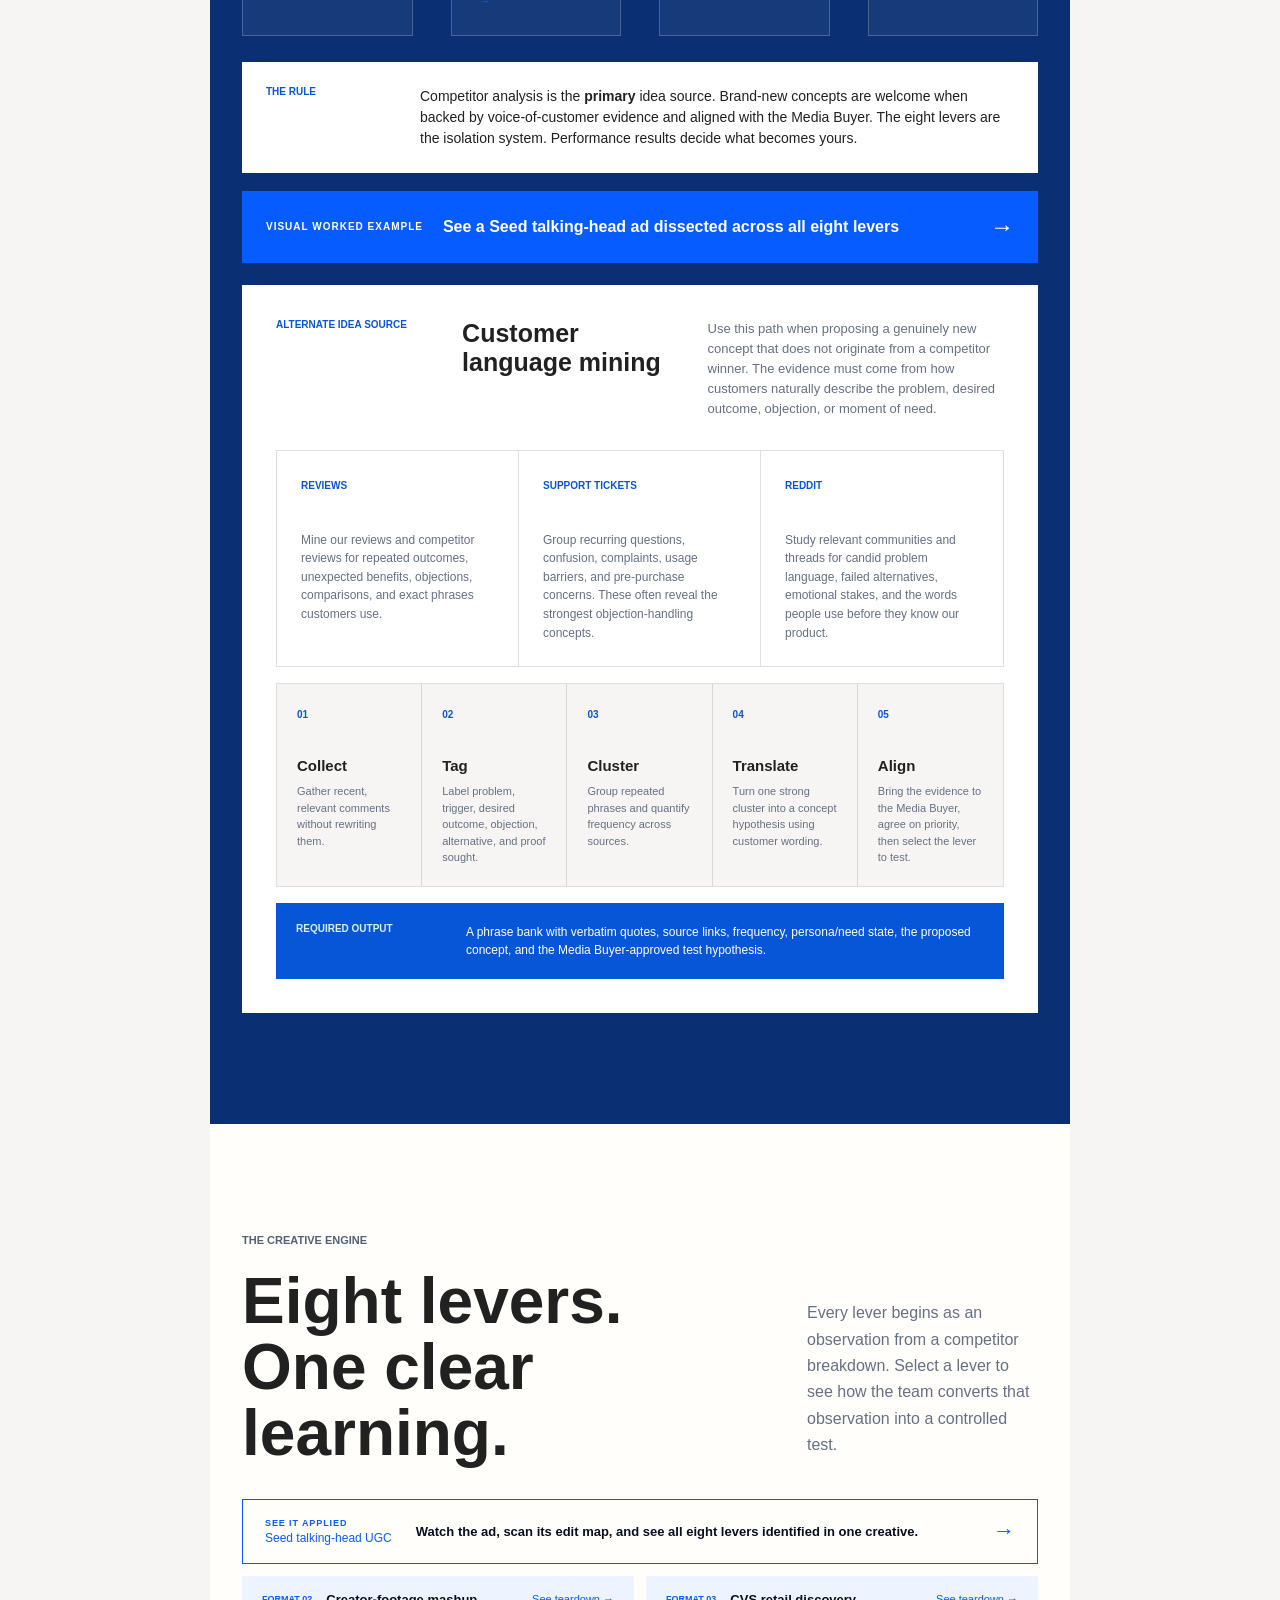
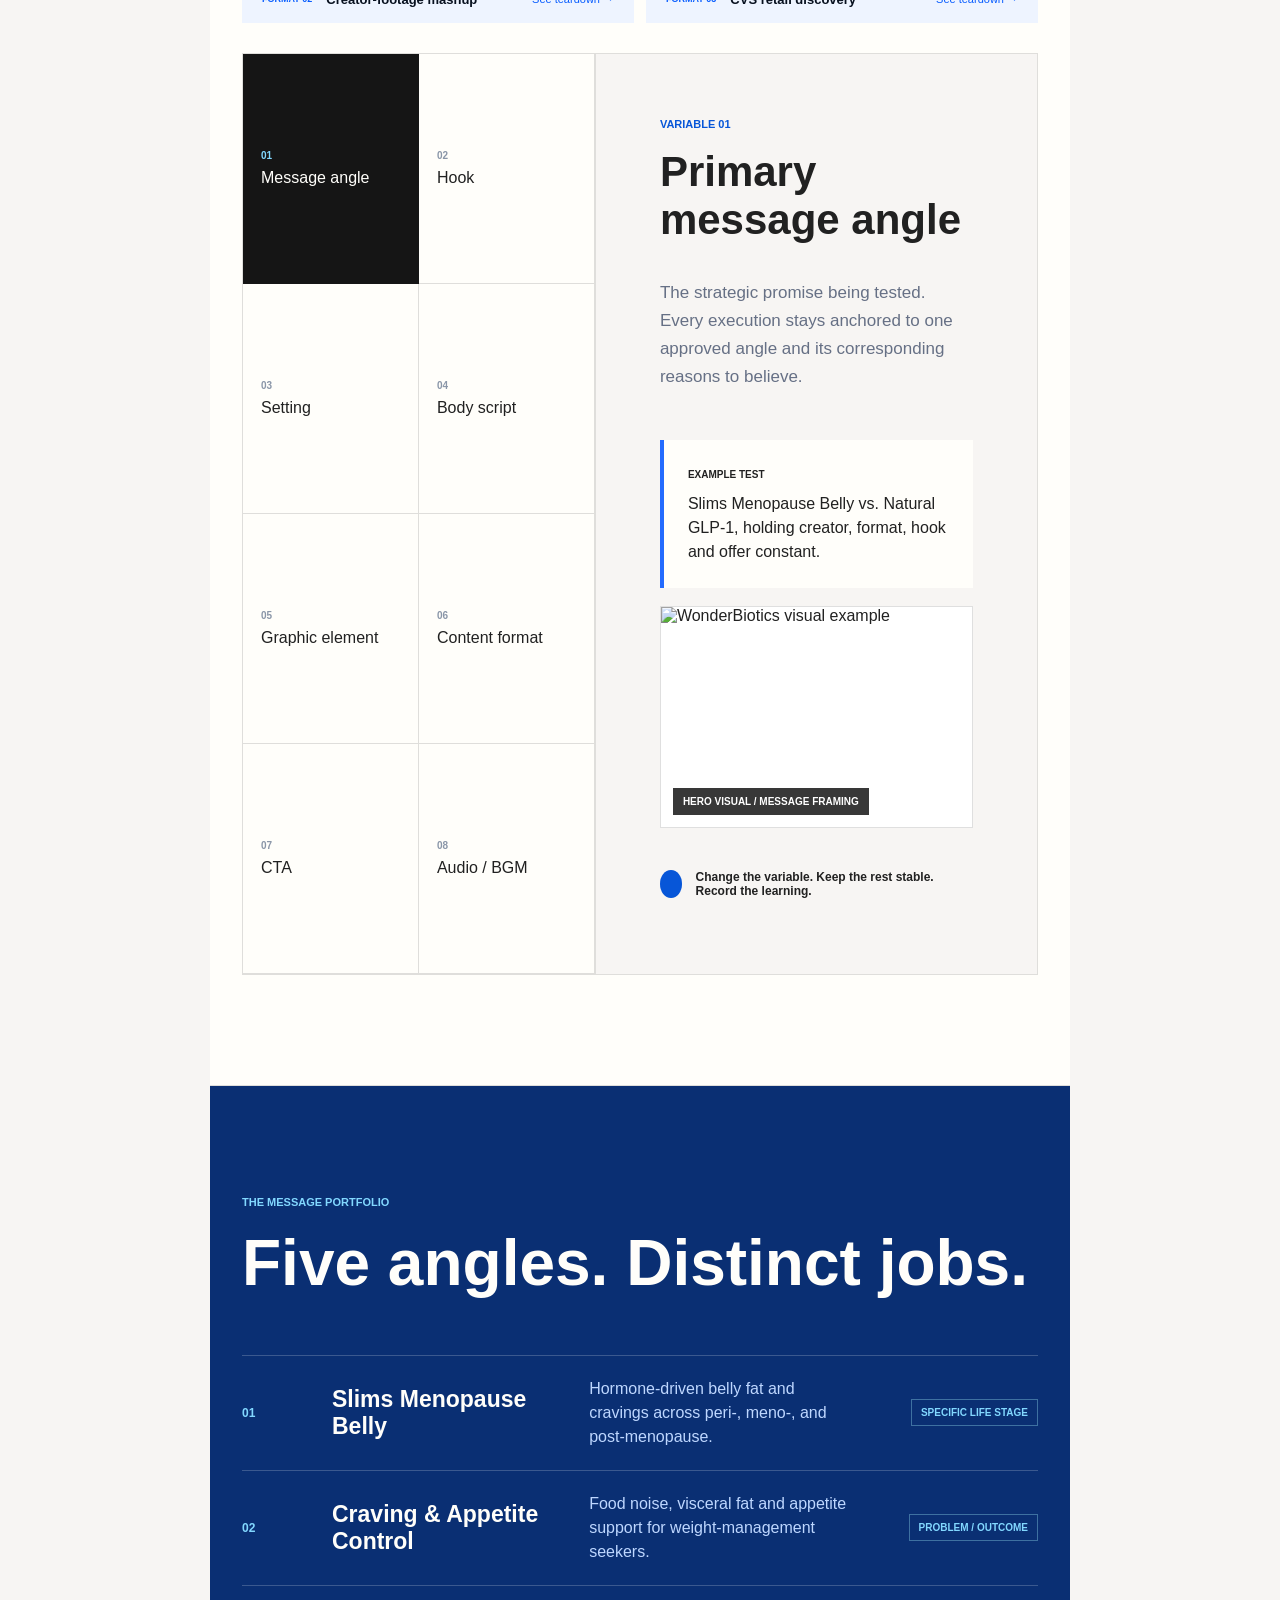
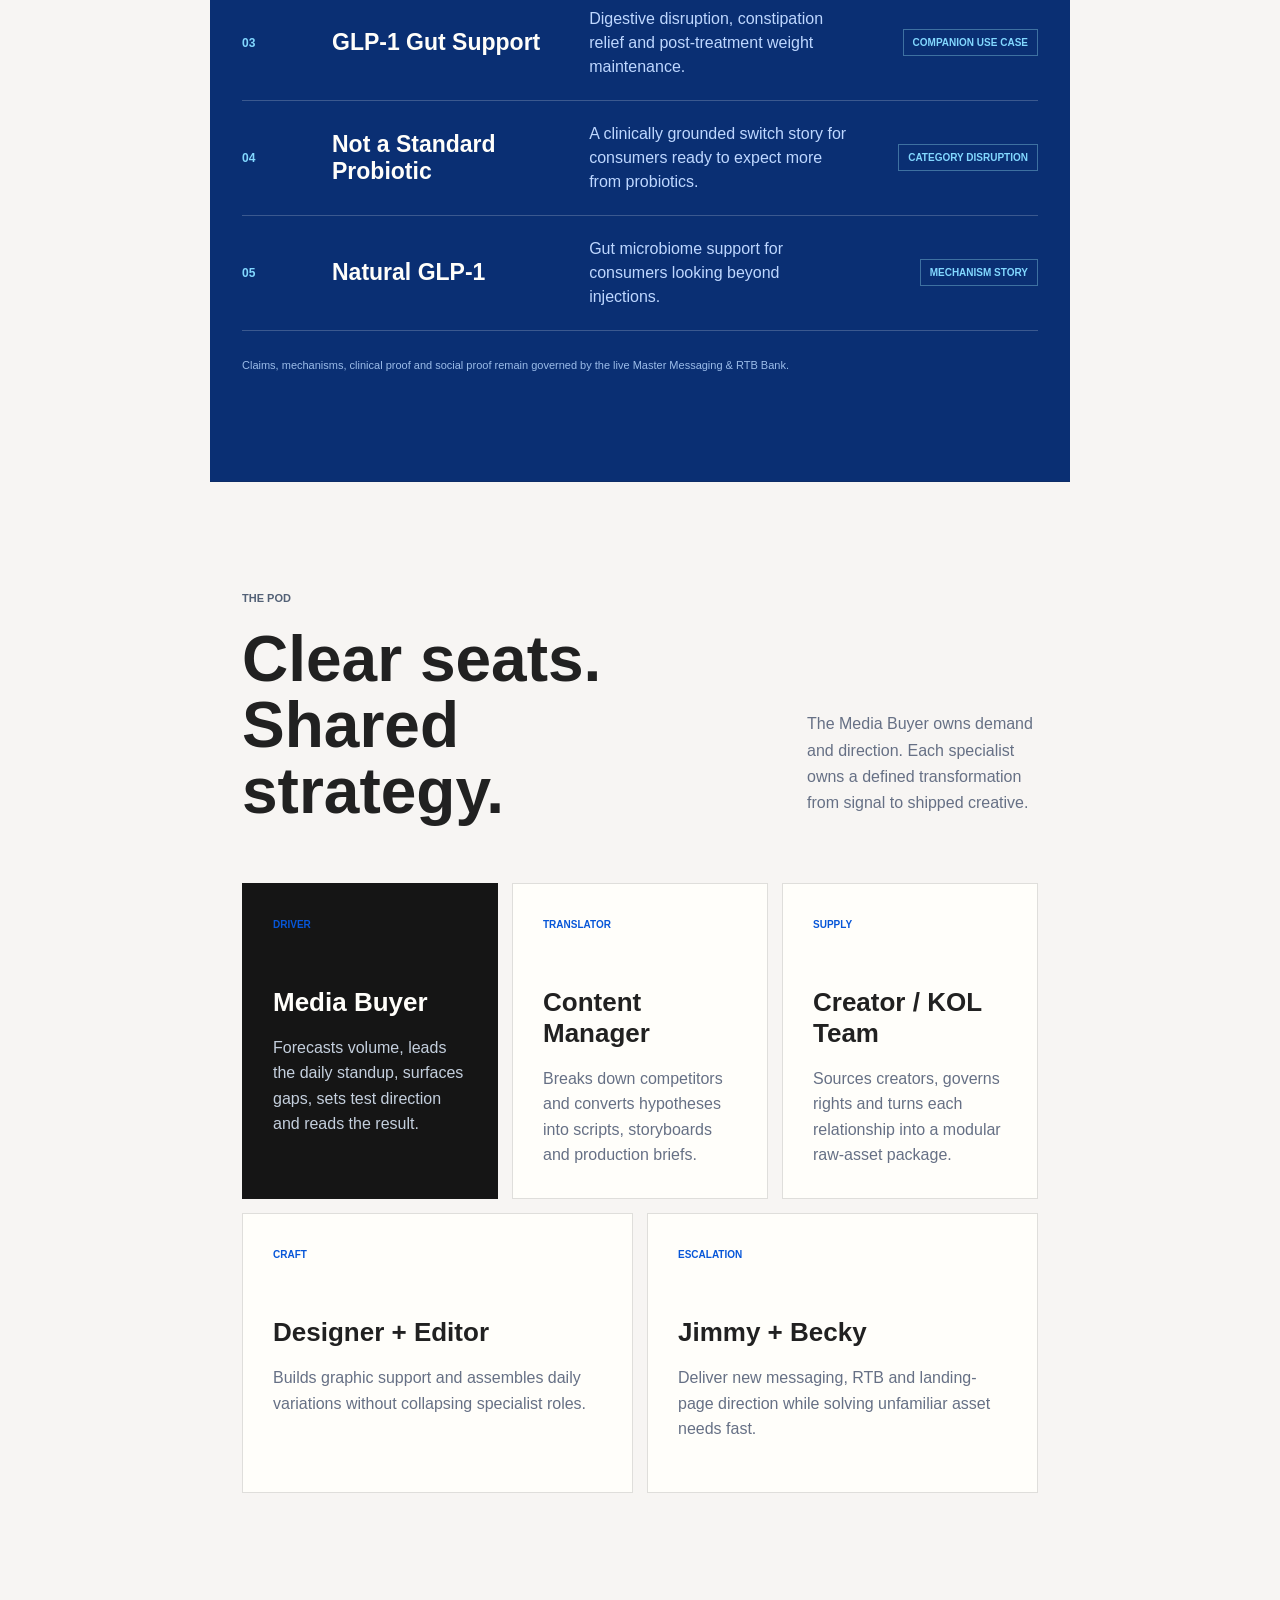
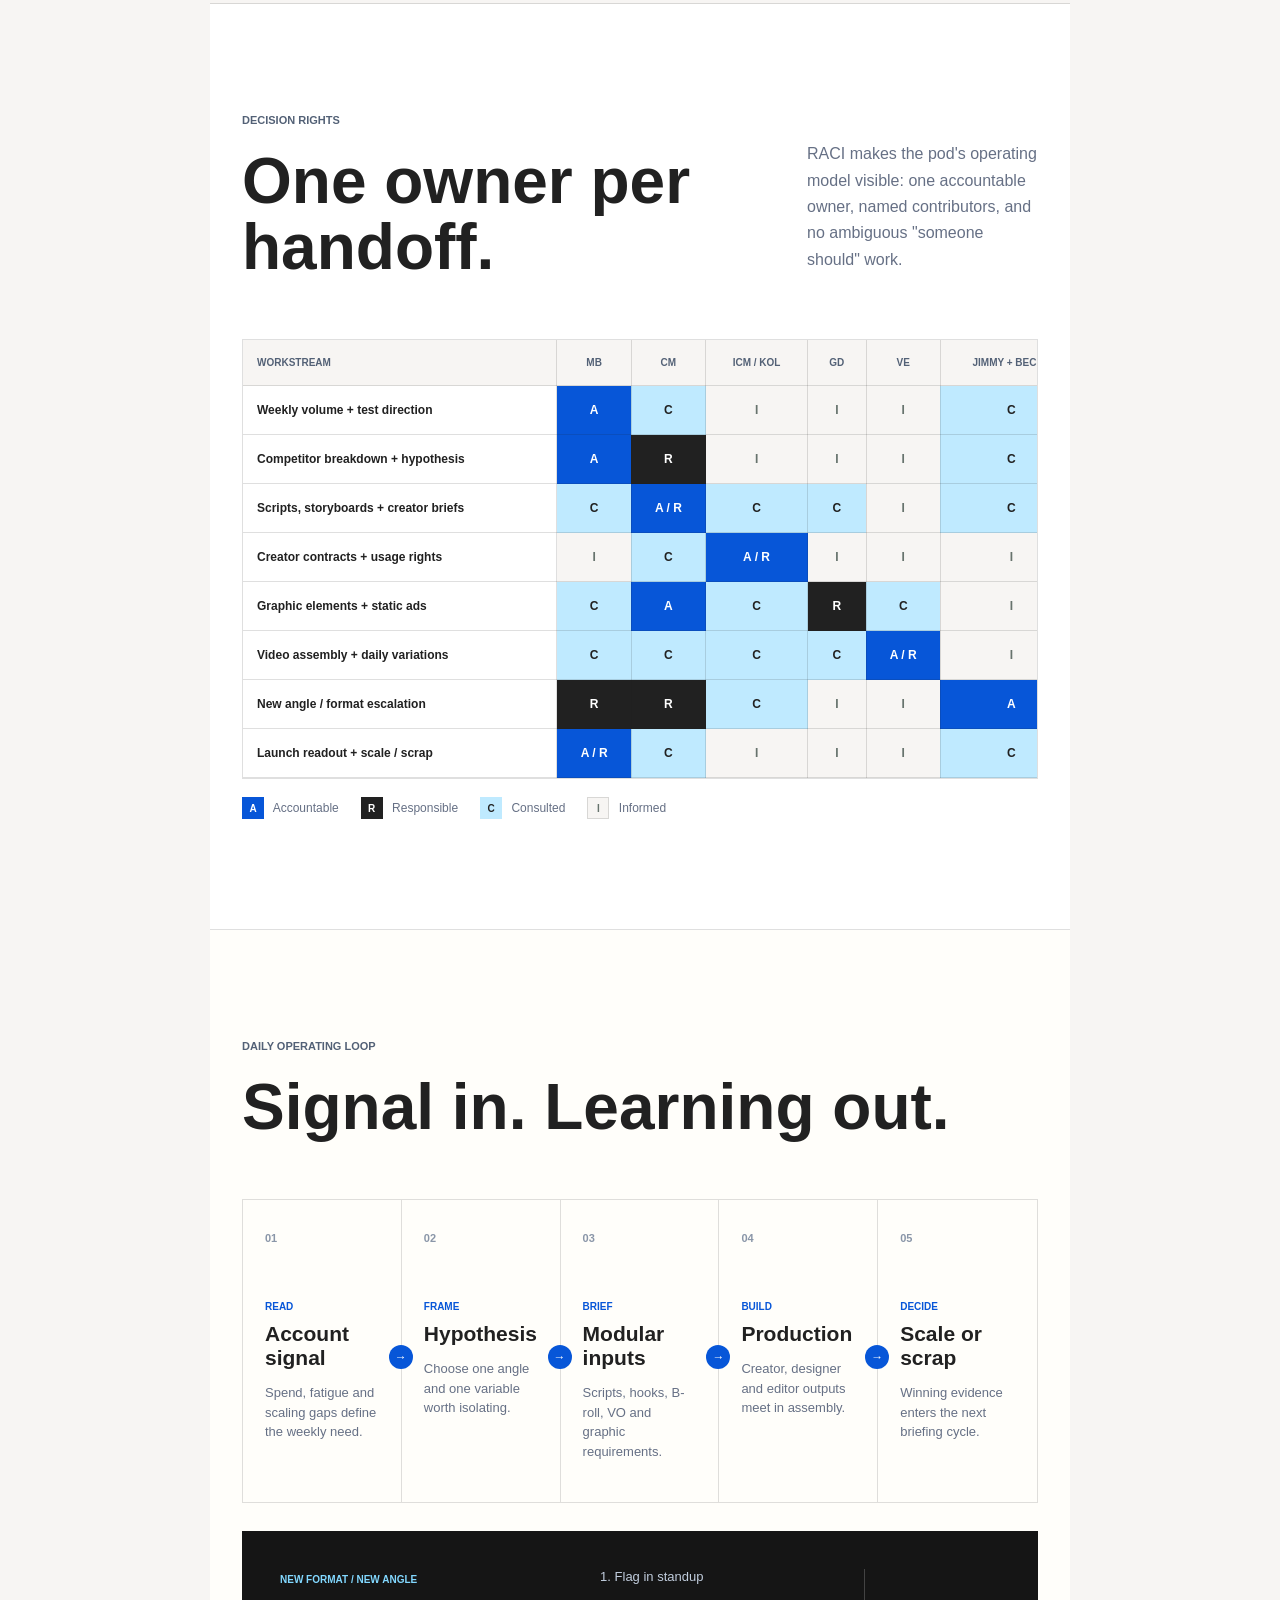
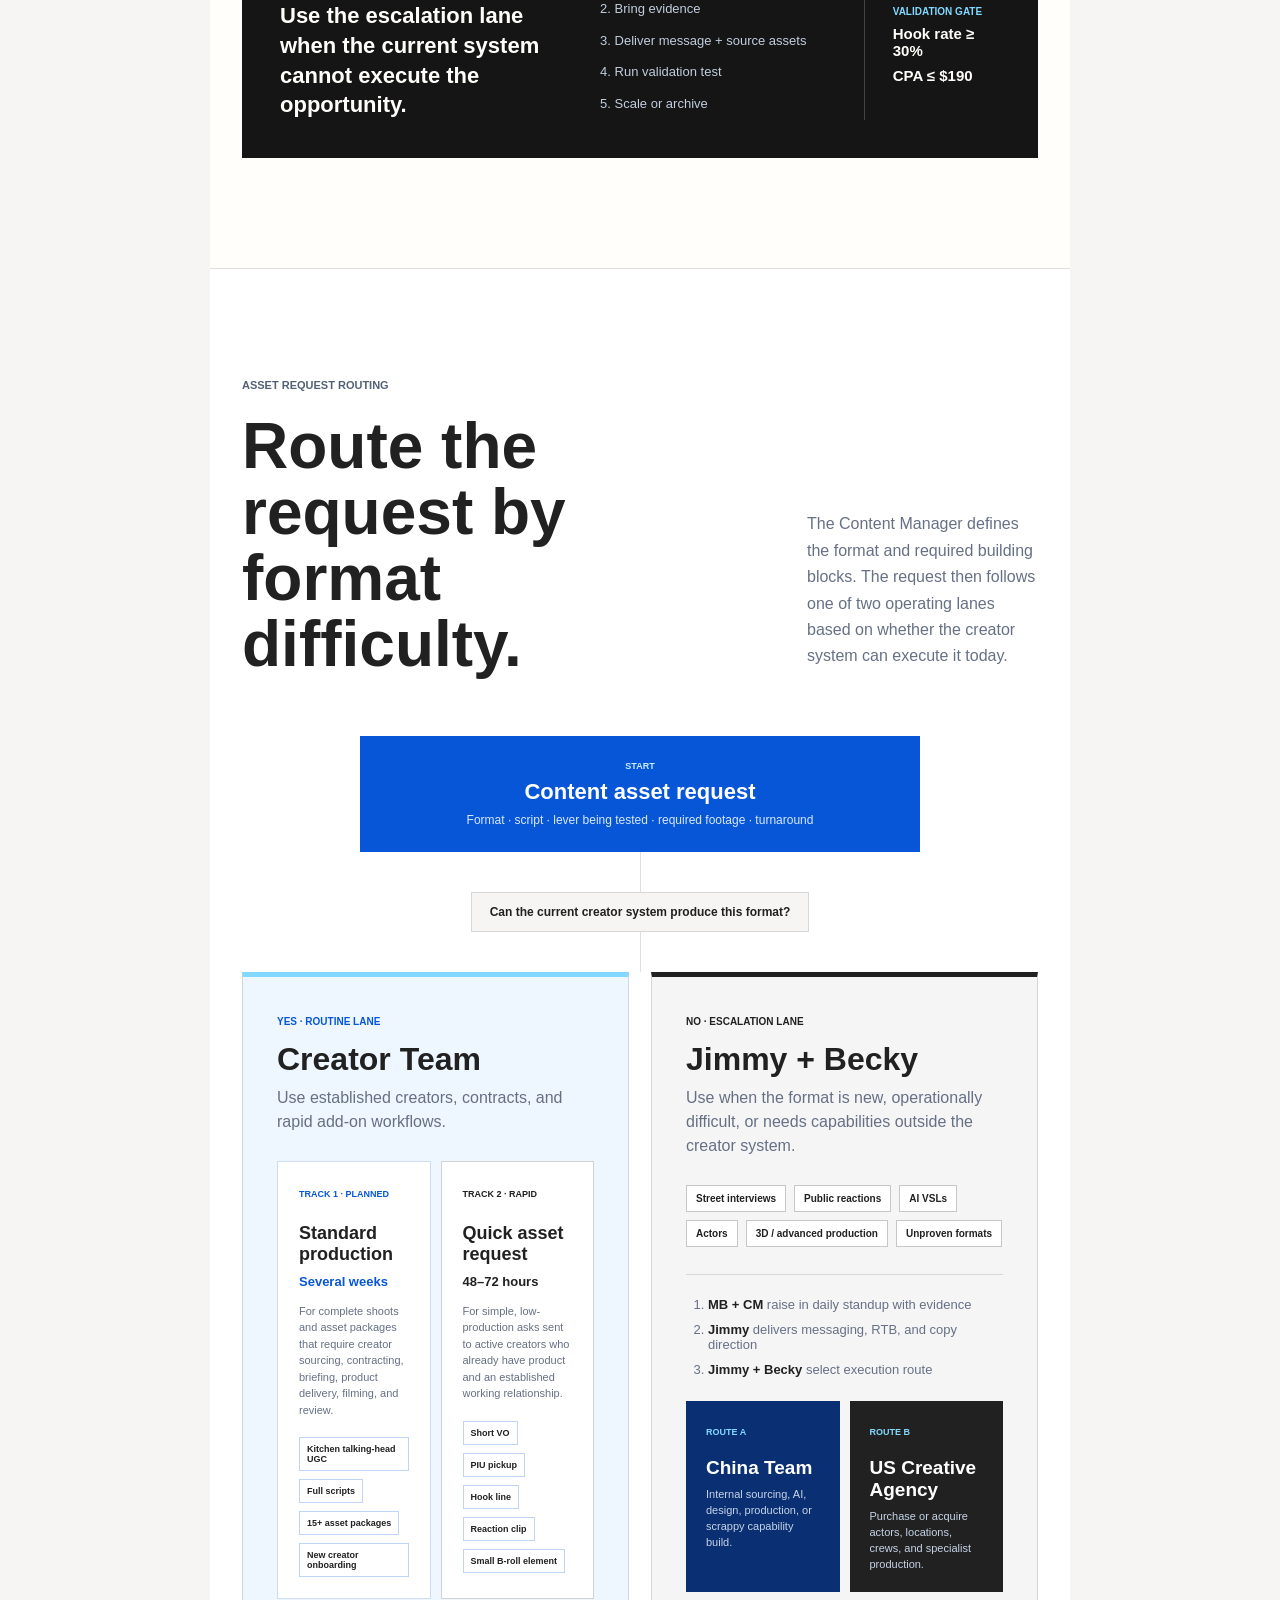
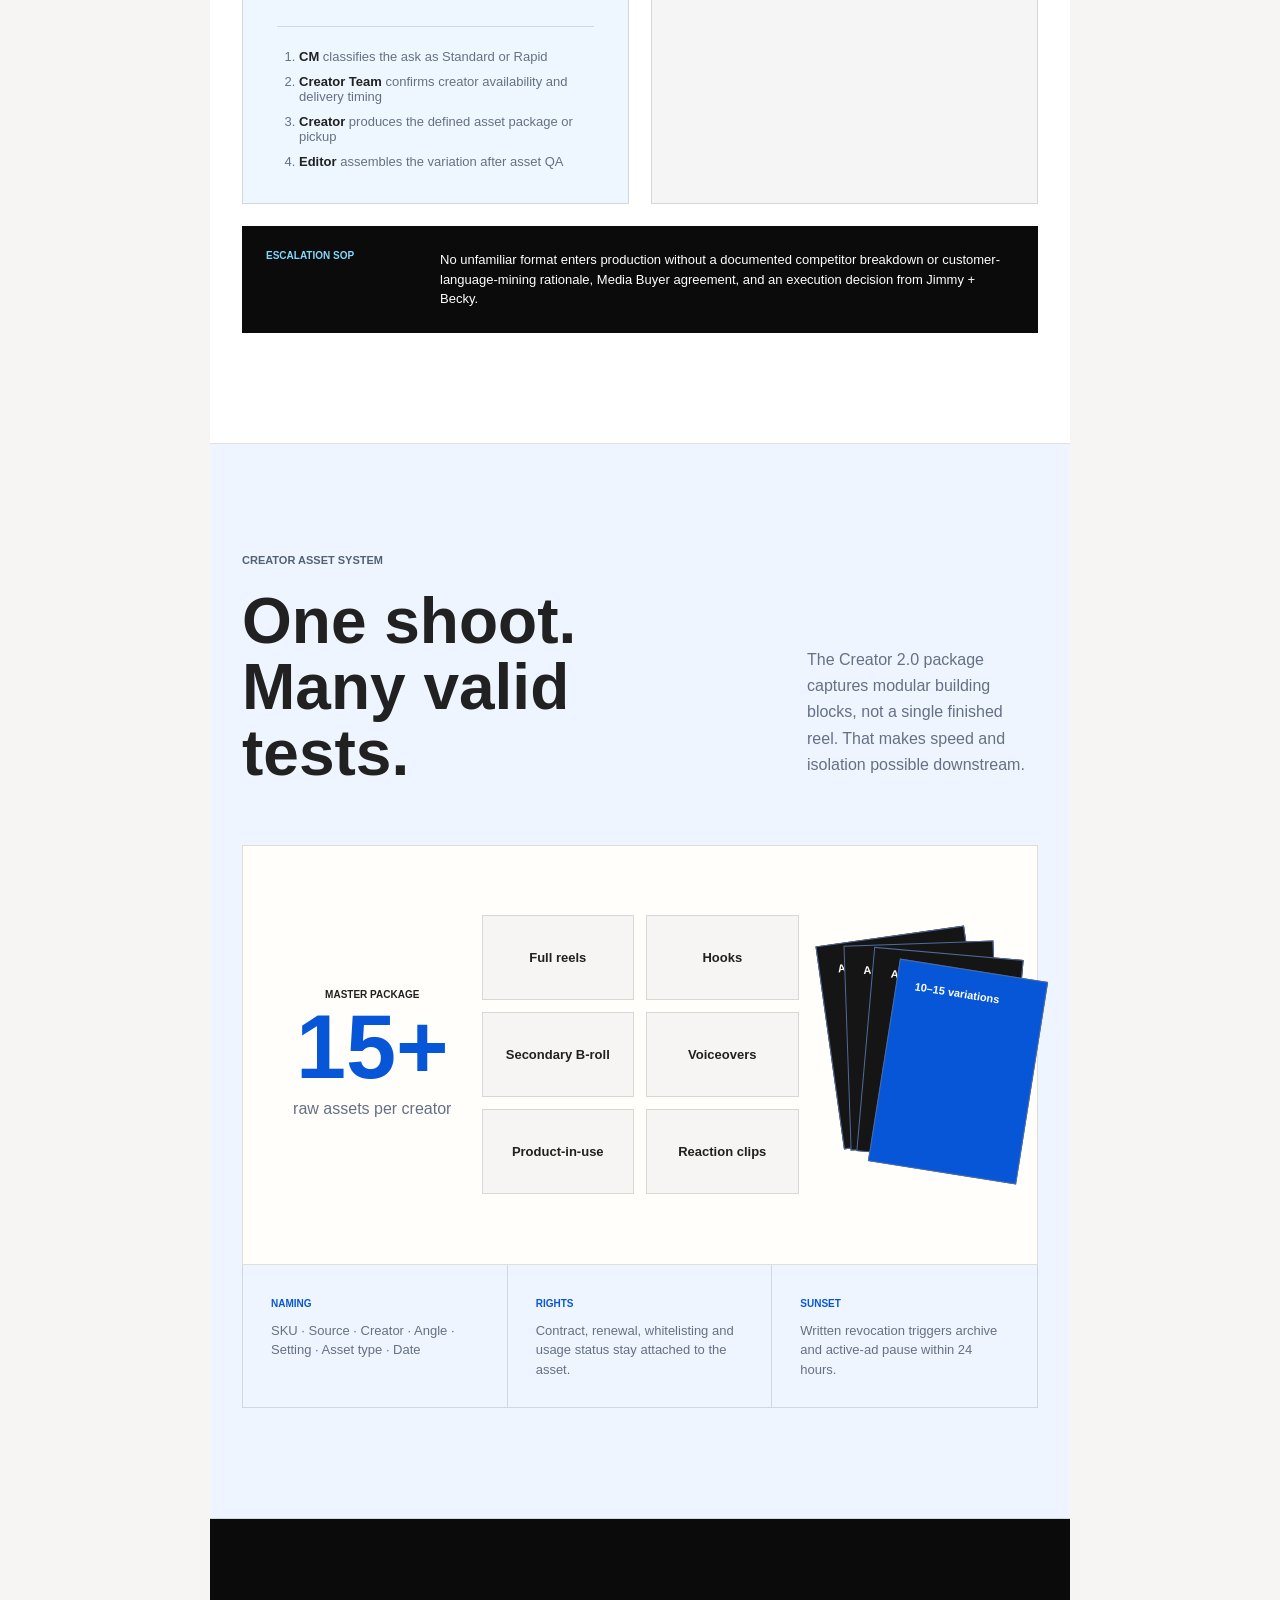
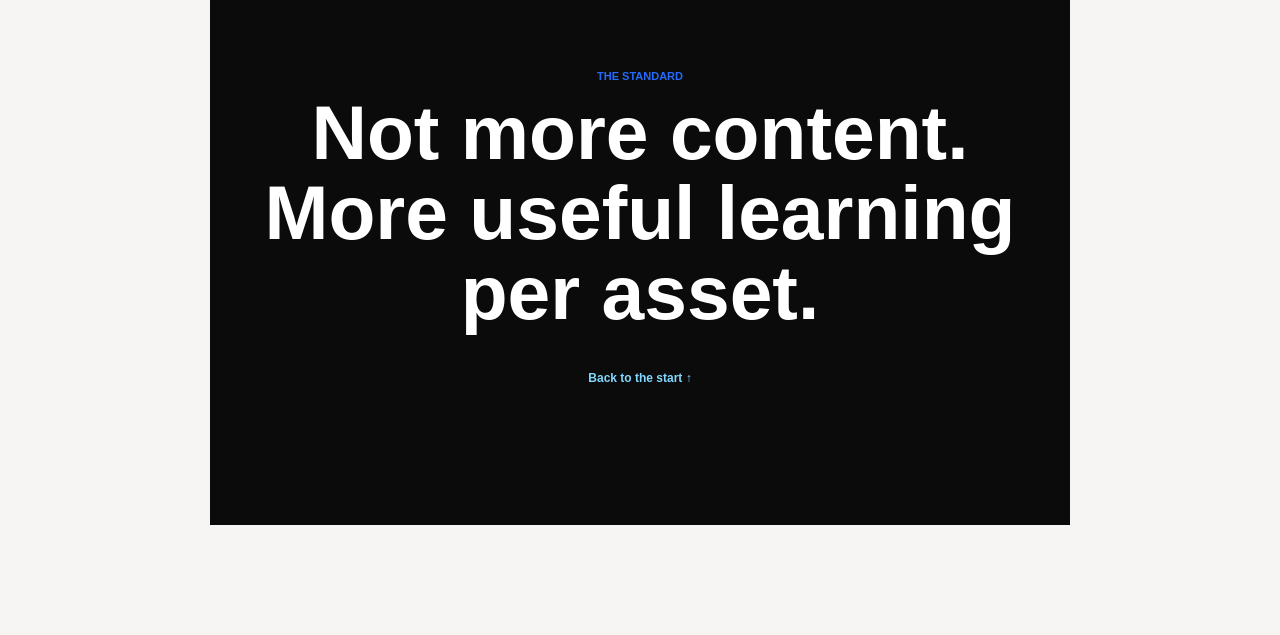
==== commit 0d50064f: "Align editor with published playbook" ====
--- a/editor.html
+++ b/editor.html
@@ -15,7 +15,7 @@
       <label>GitHub token<input id="github-token" type="password" autocomplete="off" placeholder="Paste a fine-grained token"></label>
       <a href="https://github.com/settings/personal-access-tokens/new" target="_blank" rel="noreferrer">Create repository-only token</a>
     </section>
-    <section class="visual-editor" aria-label="Editable playbook preview"><div class="visual-editor-bar"><span>DIRECT EDIT MODE</span><span>Click text to edit</span></div><iframe id="playbook-preview" title="Editable WonderBiotics playbook preview" src="index.html"></iframe></section>
+    <section class="visual-editor" aria-label="Editable playbook preview"><div class="visual-editor-bar"><span>DIRECT EDIT MODE</span><span>Click text to edit · loaded from published playbook</span></div><iframe id="playbook-preview" title="Editable WonderBiotics playbook preview" src="index.html?editor-published=1"></iframe></section>
     <div class="editor-actions"><button class="primary-action" type="button" id="publish-content">Publish to site</button><button class="secondary-action" type="button" id="save-content">Save draft</button><button class="secondary-action" type="button" id="export-content">Export backup</button><button class="secondary-action" type="button" id="import-content">Import backup</button><input id="import-file" type="file" accept="application/json,.json" hidden><button class="secondary-action" type="button" id="reset-content">Reset draft</button><span id="save-status" class="editor-status" role="status"></span></div>
   </main>
   <script src="content-store.js"></script><script src="editor.js"></script>
--- a/styles.css
+++ b/styles.css
@@ -361,3 +361,79 @@
   .focus-band { margin-top: 20px; padding: 21px 22px; }
   .variation-step { min-height: 0; padding: 20px; }
 }
+
+/* Pre-shift UX polish: improve scanning and responsive flow without changing copy. */
+.hero-inner { max-width: 980px; }
+.hero h1 { max-width: 850px; text-wrap: balance; }
+.hero-copy { max-width: 620px; }
+.signal-panel { max-width: var(--max); margin: 0 auto; width: 100%; }
+.proven { background: #f2f6fb; }
+.proven .section-heading { max-width: 1120px; }
+.proven-grid { grid-template-columns: minmax(0,1.3fr) repeat(2,minmax(0,1fr)); }
+.proven-card { display: flex; flex-direction: column; }
+.proven-card .proof-note, .proven-card > p:last-of-type { margin-top: auto; }
+.primary-proof .proof-note:first-of-type { margin-top: 22px; margin-bottom: 0; padding: 13px 0 13px 12px; border-top: 1px solid #dce2ea; border-left: 3px solid var(--blue); color: var(--ink); font-weight: 700; }
+.primary-proof .proof-note + .proof-note { margin-top: 14px; padding-top: 14px; border-top: 1px solid #dce2ea; }
+.proven-card h3 { max-width: 330px; }
+.proven-grid > .static-proof,
+.proven-grid > .watch-proof { align-self: start; min-height: 0; }
+.static-proof .big-stat { margin-top: 4px; }
+.static-proof .big-stat { align-items: flex-start; flex-direction: column; gap: 4px; }
+.static-proof .big-stat span { display: block; line-height: 1.45; }
+.static-proof > p, .watch-proof > p { margin-top: 22px; }
+.static-proof > a { margin-top: auto; }
+.watch-proof .watch-row { margin-top: 4px; }
+
+/* Reference layout: the secondary proof cards share the primary card's height. */
+.proven-grid > .static-proof,
+.proven-grid > .watch-proof { align-self: stretch; min-height: 330px; }
+.static-proof .big-stat { align-items: baseline; flex-direction: row; gap: 12px; }
+.static-proof .big-stat strong { white-space: nowrap; }
+.static-proof .big-stat span { display: block; }
+.source-table-wrap { overflow: hidden; }
+.source-table-head { position: relative; }
+.source-table-head::after { content: "Scroll horizontally to compare all columns"; position: absolute; right: 28px; bottom: 18px; color: #8a96a8; font-size: 10px; }
+.source-table-scroll { -webkit-overflow-scrolling: touch; }
+.source-table tbody tr:nth-child(even) { background: #fbfdff; }
+.source-table tbody th { background: transparent; }
+.focus-band { border-left: 4px solid var(--sky); }
+.variation-map { grid-template-columns: repeat(4,minmax(0,1fr)); }
+.variation-map > i { display: none; }
+.variation-step { min-height: 178px; }
+
+@media (max-width: 1100px) {
+  .site-header { grid-template-columns: 1fr auto; }
+  .site-header nav { grid-column: 1 / -1; grid-row: 2; display: none; }
+  .site-header { height: 66px; }
+  .hero-inner { padding-top: 90px; }
+  .proven-grid { grid-template-columns: 1fr 1fr; }
+  .primary-proof { grid-column: 1 / -1; }
+}
+
+@media (max-width: 700px) {
+  .site-header { padding: 0 16px; }
+  .brand { font-size: 12px; }
+  .security-label { font-size: 9px; }
+  .hero { min-height: 720px; }
+  .hero-inner { width: calc(100% - 40px); padding: 68px 0 46px; }
+  .hero h1 { font-size: clamp(44px, 13vw, 72px); }
+  .hero-copy { margin-top: 24px; font-size: 17px; }
+  .hero-actions { margin-top: 28px; }
+  .signal-panel { grid-template-columns: repeat(2,1fr); }
+  .signal-panel div { min-height: 82px; justify-content: flex-start; padding: 0 18px; }
+  .signal-panel strong { font-size: 25px; }
+  .signal-panel span { font-size: 10px; }
+  .proven-grid { grid-template-columns: 1fr; }
+  .primary-proof { grid-column: auto; }
+  .source-table-head::after { position: static; display: block; margin-top: 16px; }
+  .focus-band { gap: 14px; }
+  .variation-map { grid-template-columns: 1fr 1fr; }
+}
+
+@media (max-width: 480px) {
+  .hero { min-height: 690px; }
+  .hero-inner { width: calc(100% - 32px); }
+  .signal-panel div { padding: 0 12px; gap: 9px; }
+  .signal-panel strong { font-size: 22px; }
+  .variation-map { grid-template-columns: 1fr; }
+}
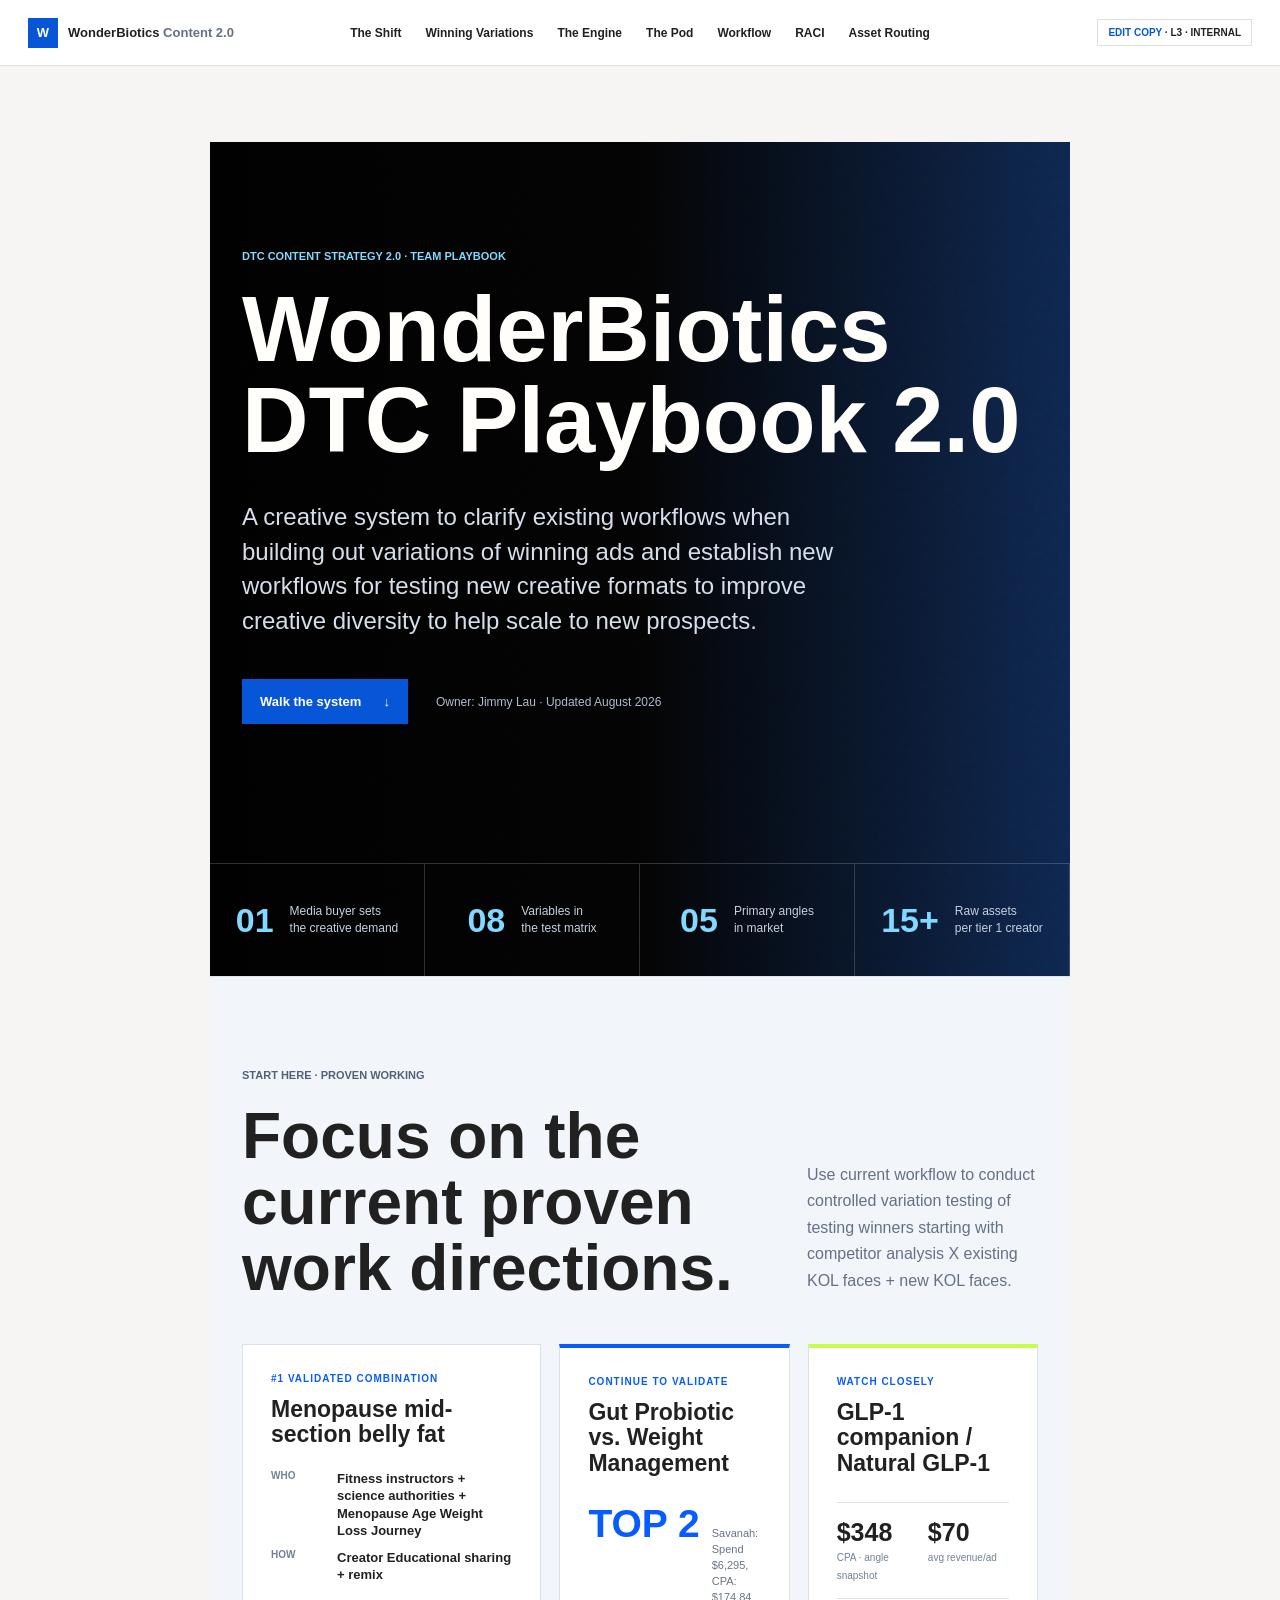
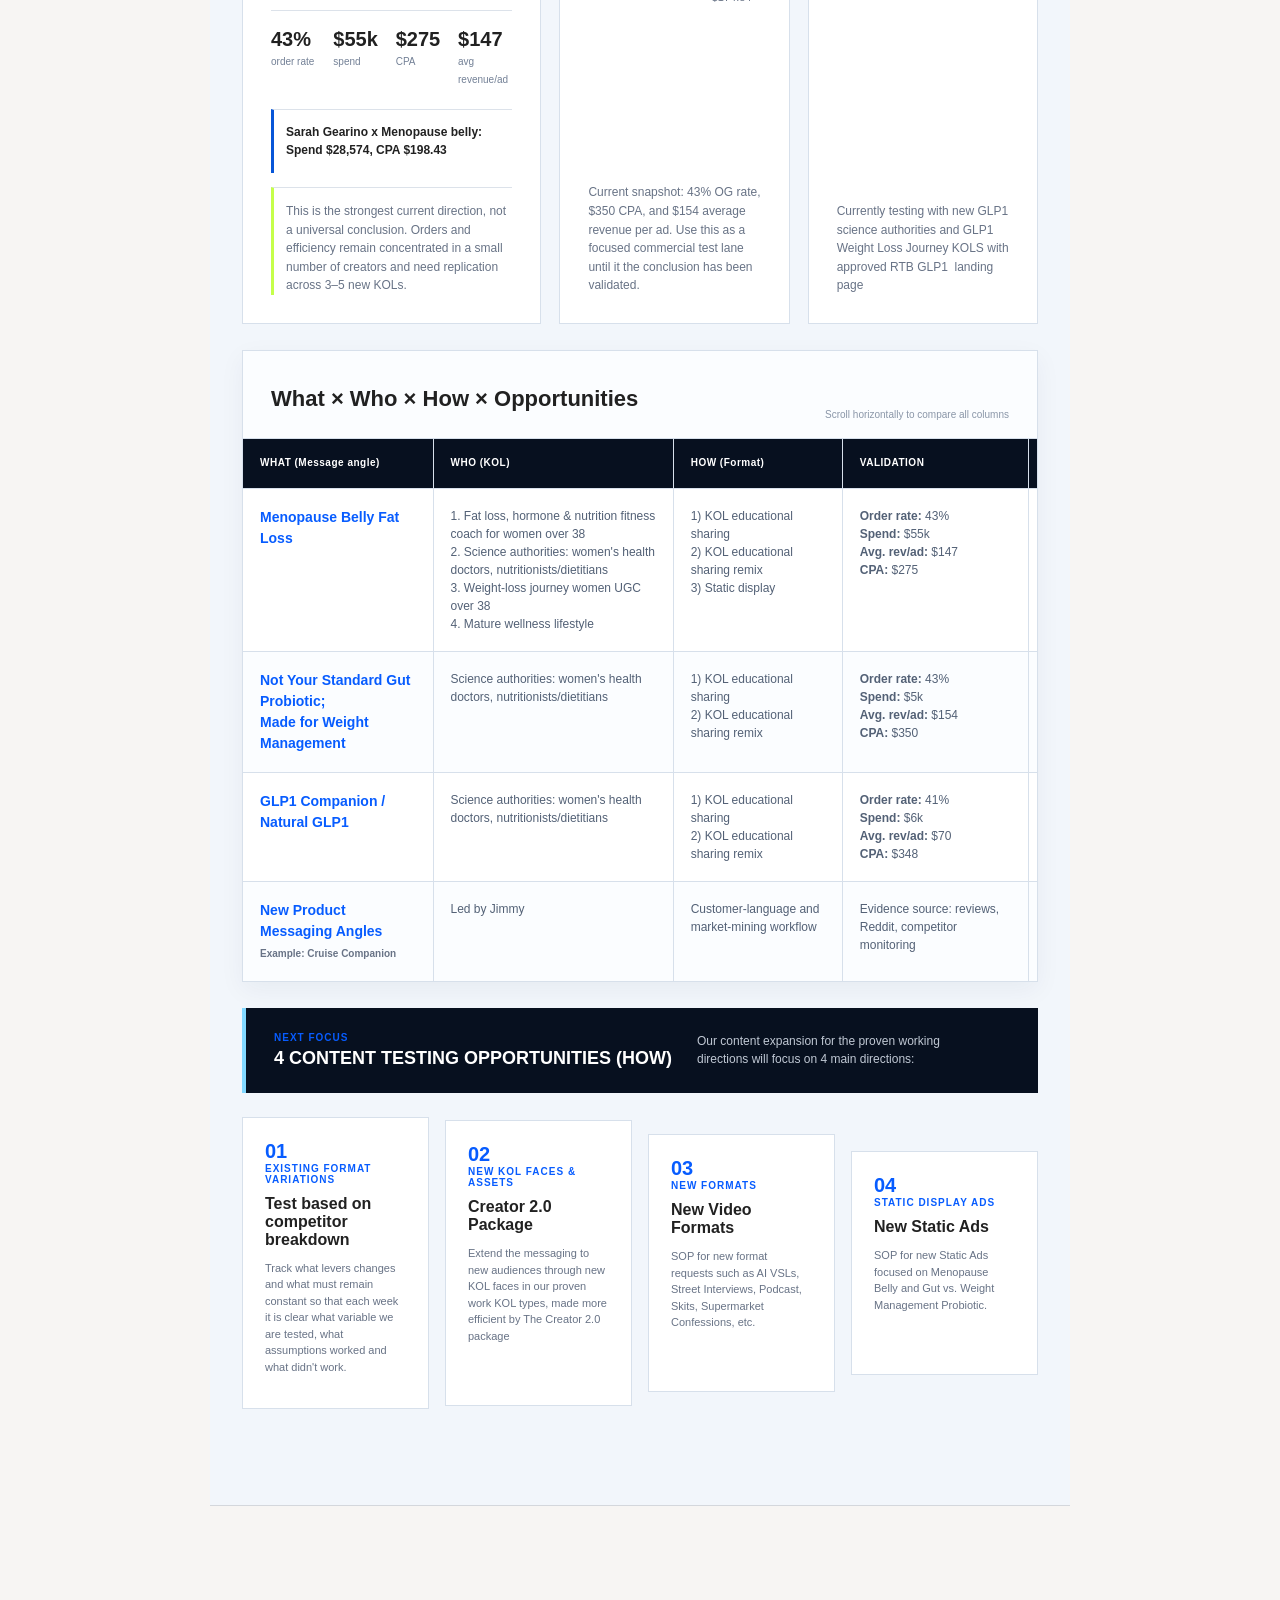
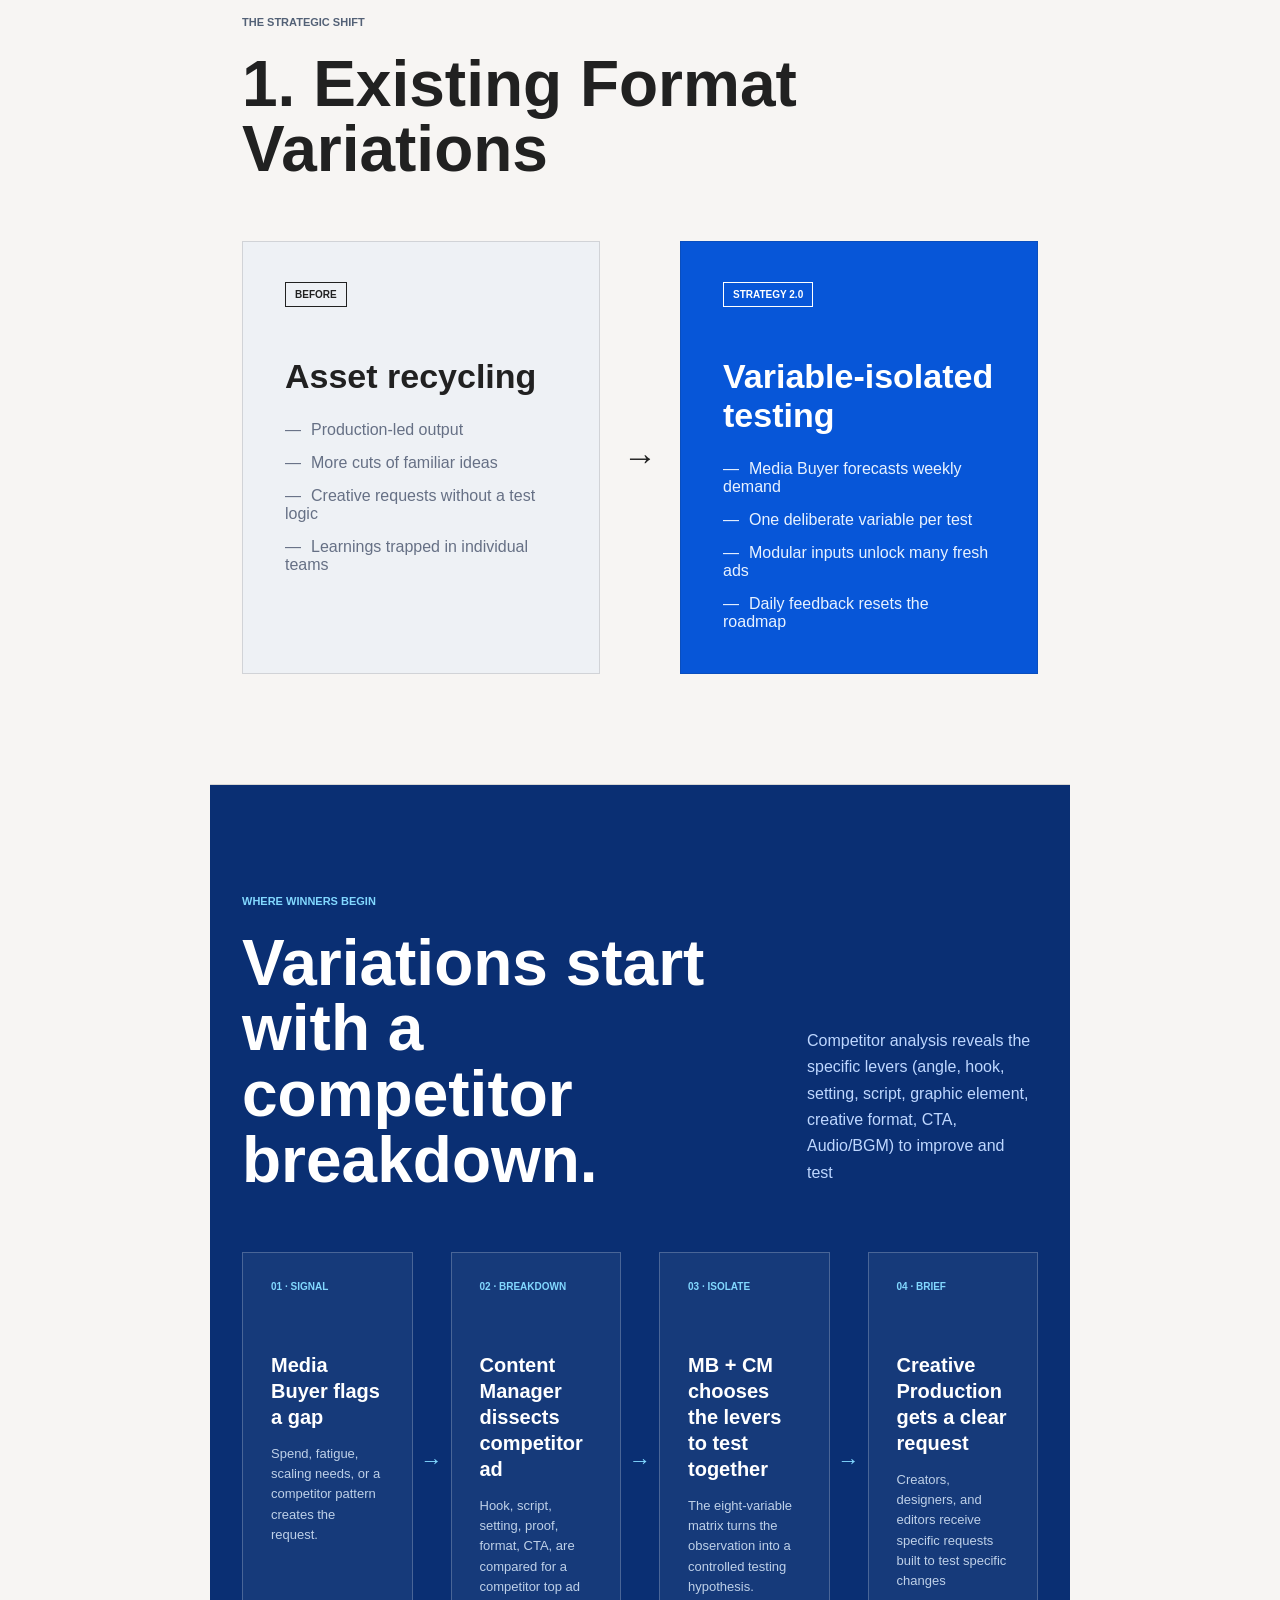
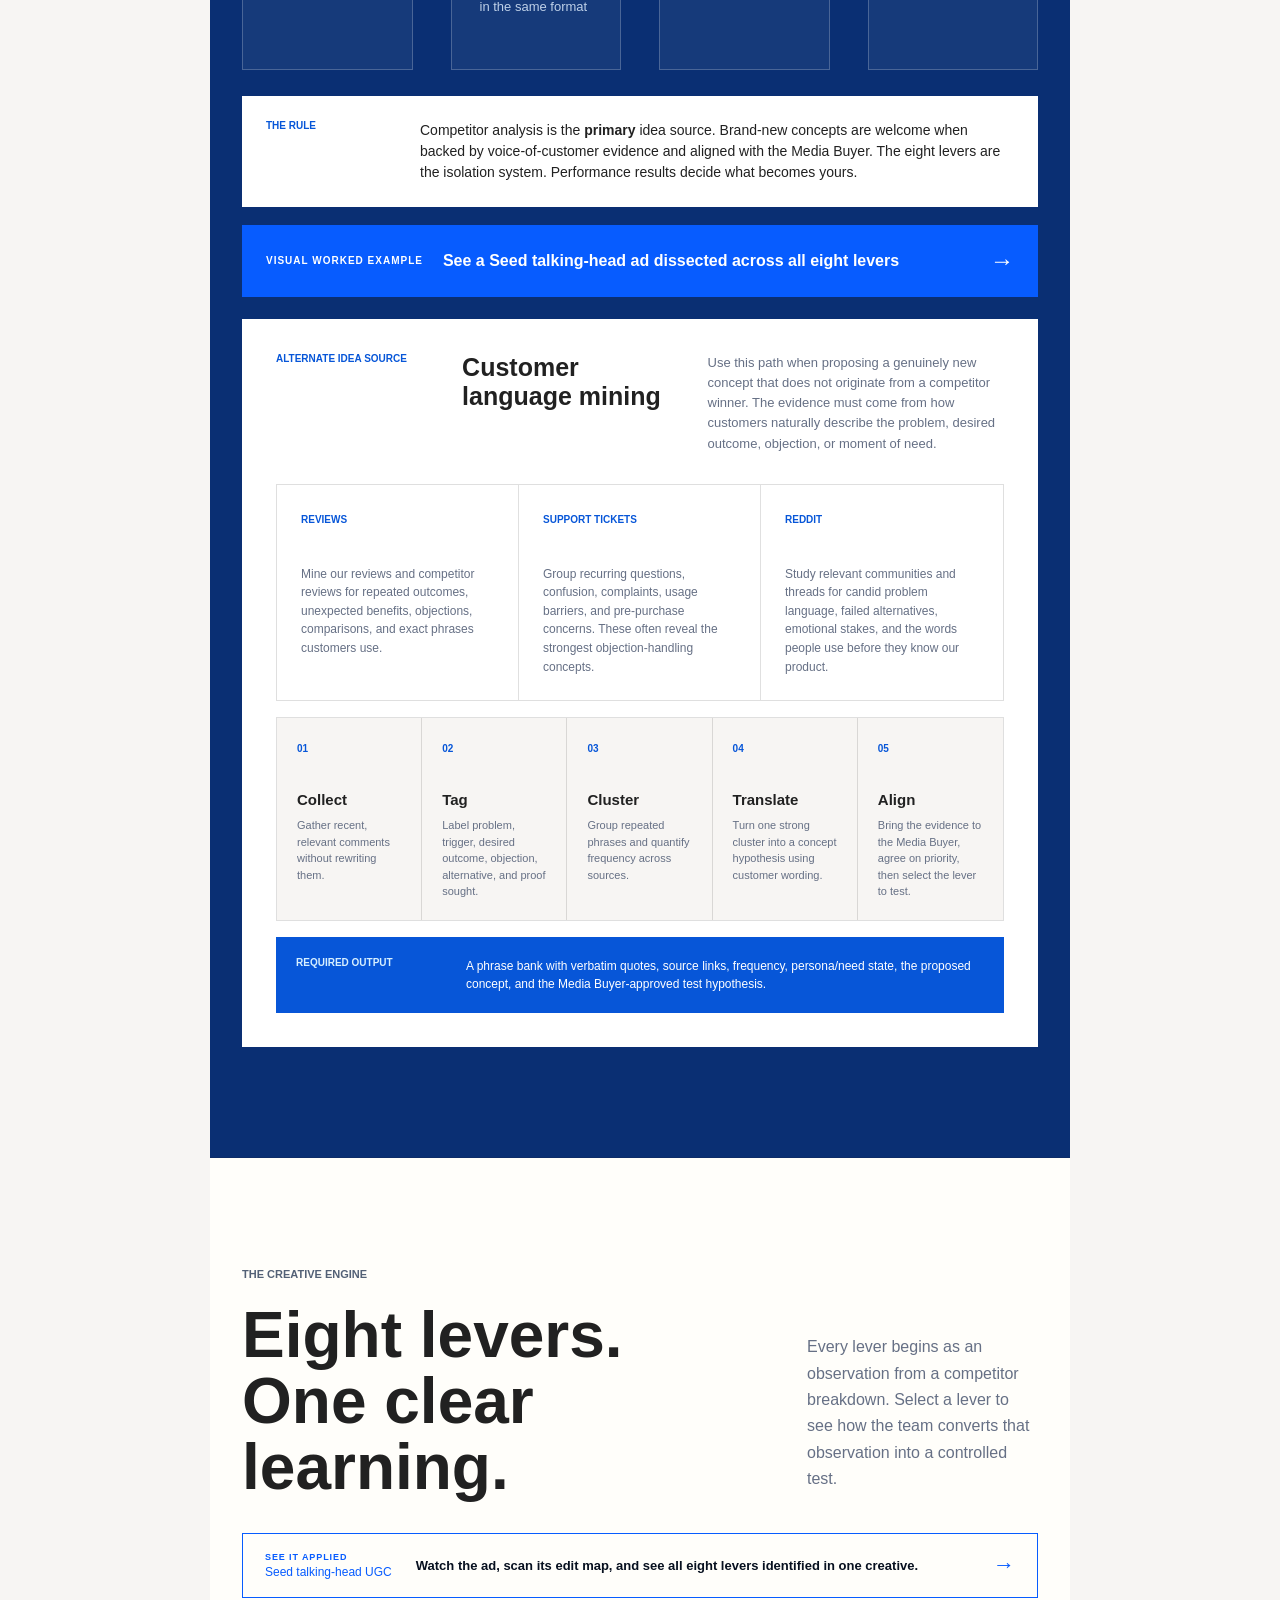
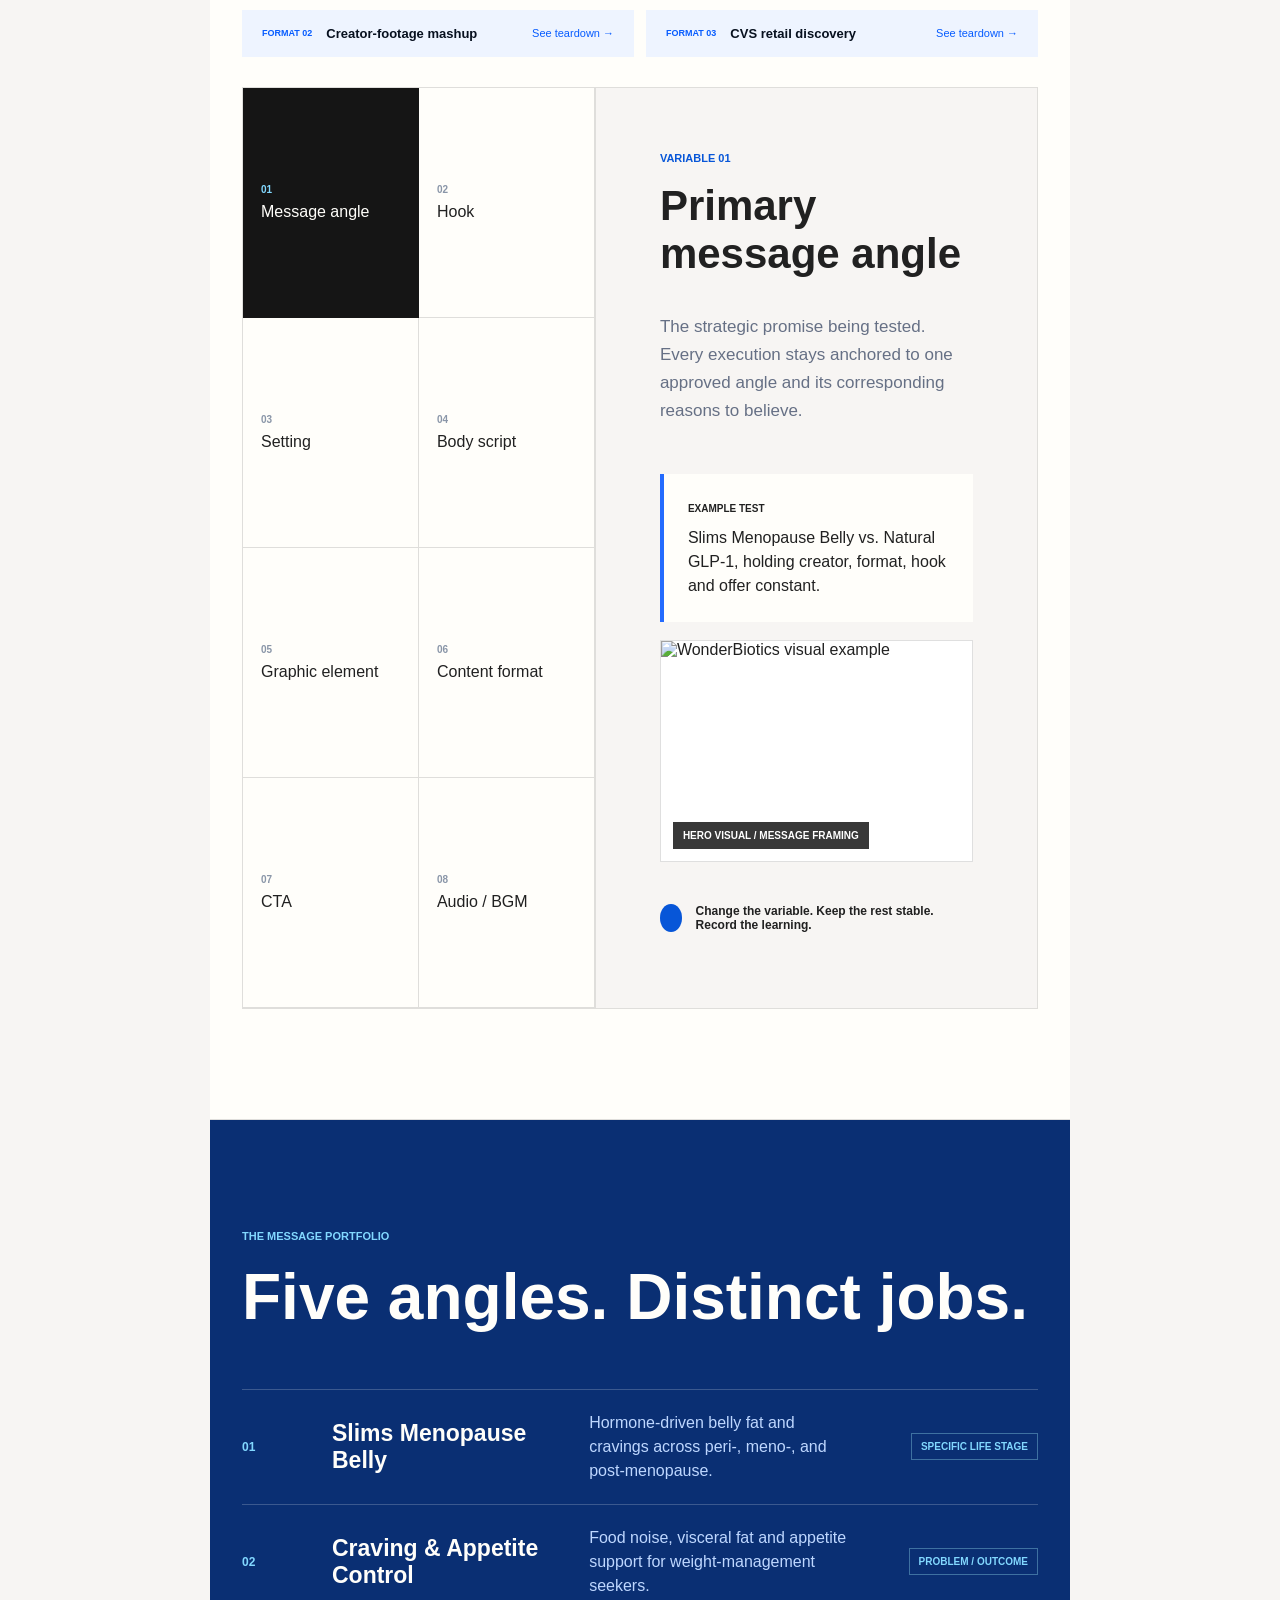
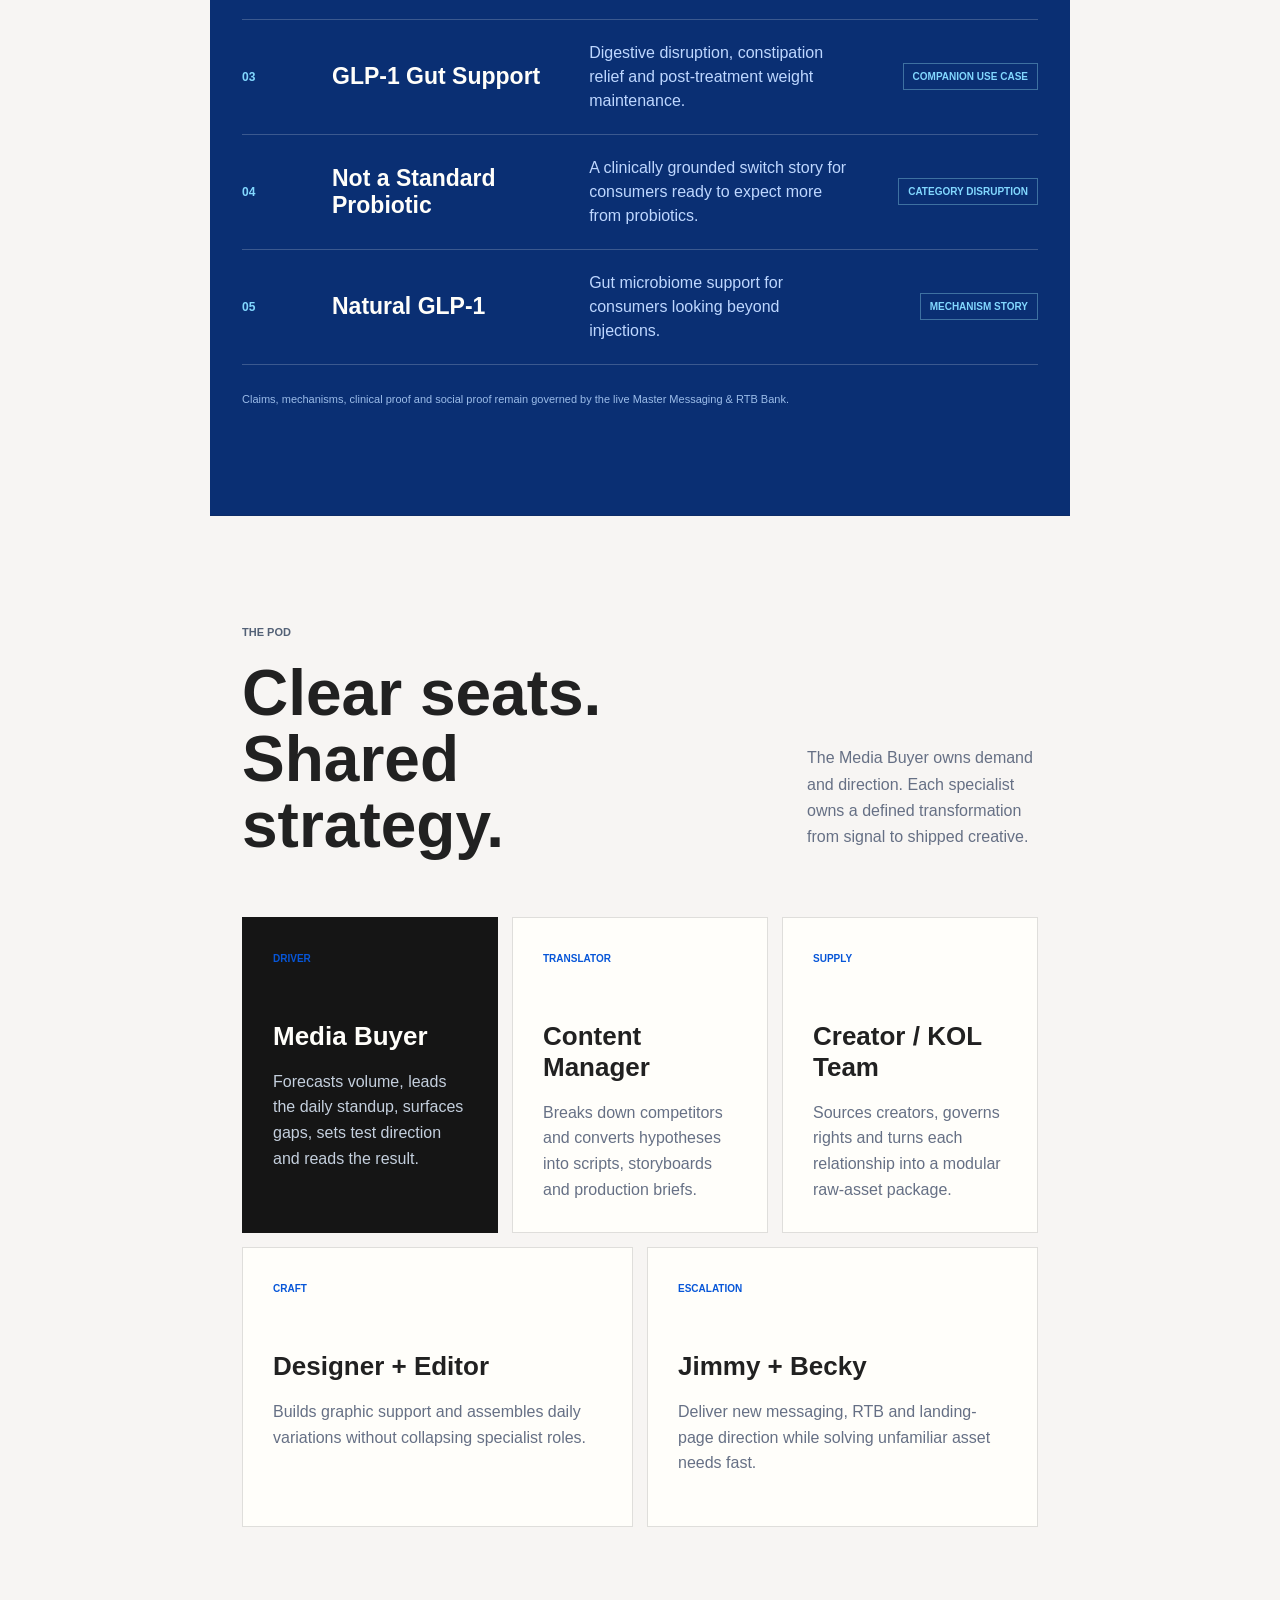
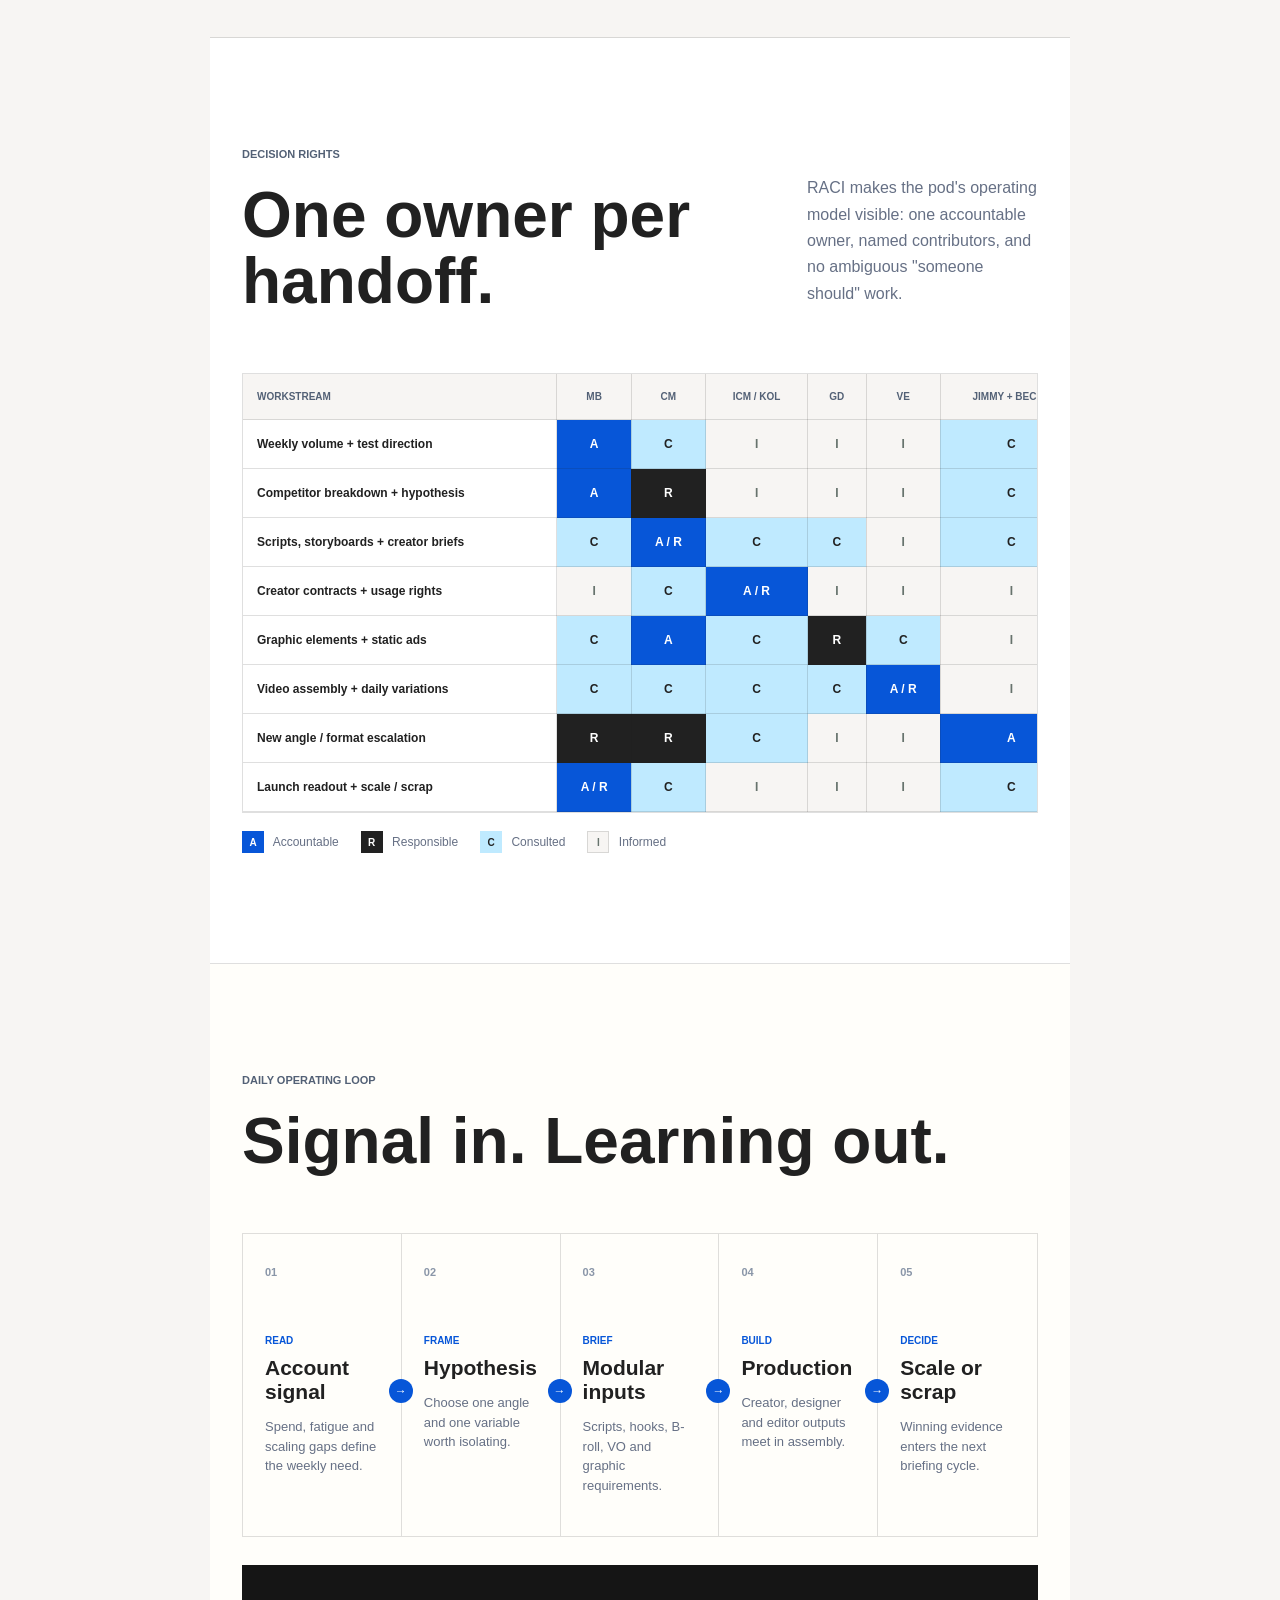
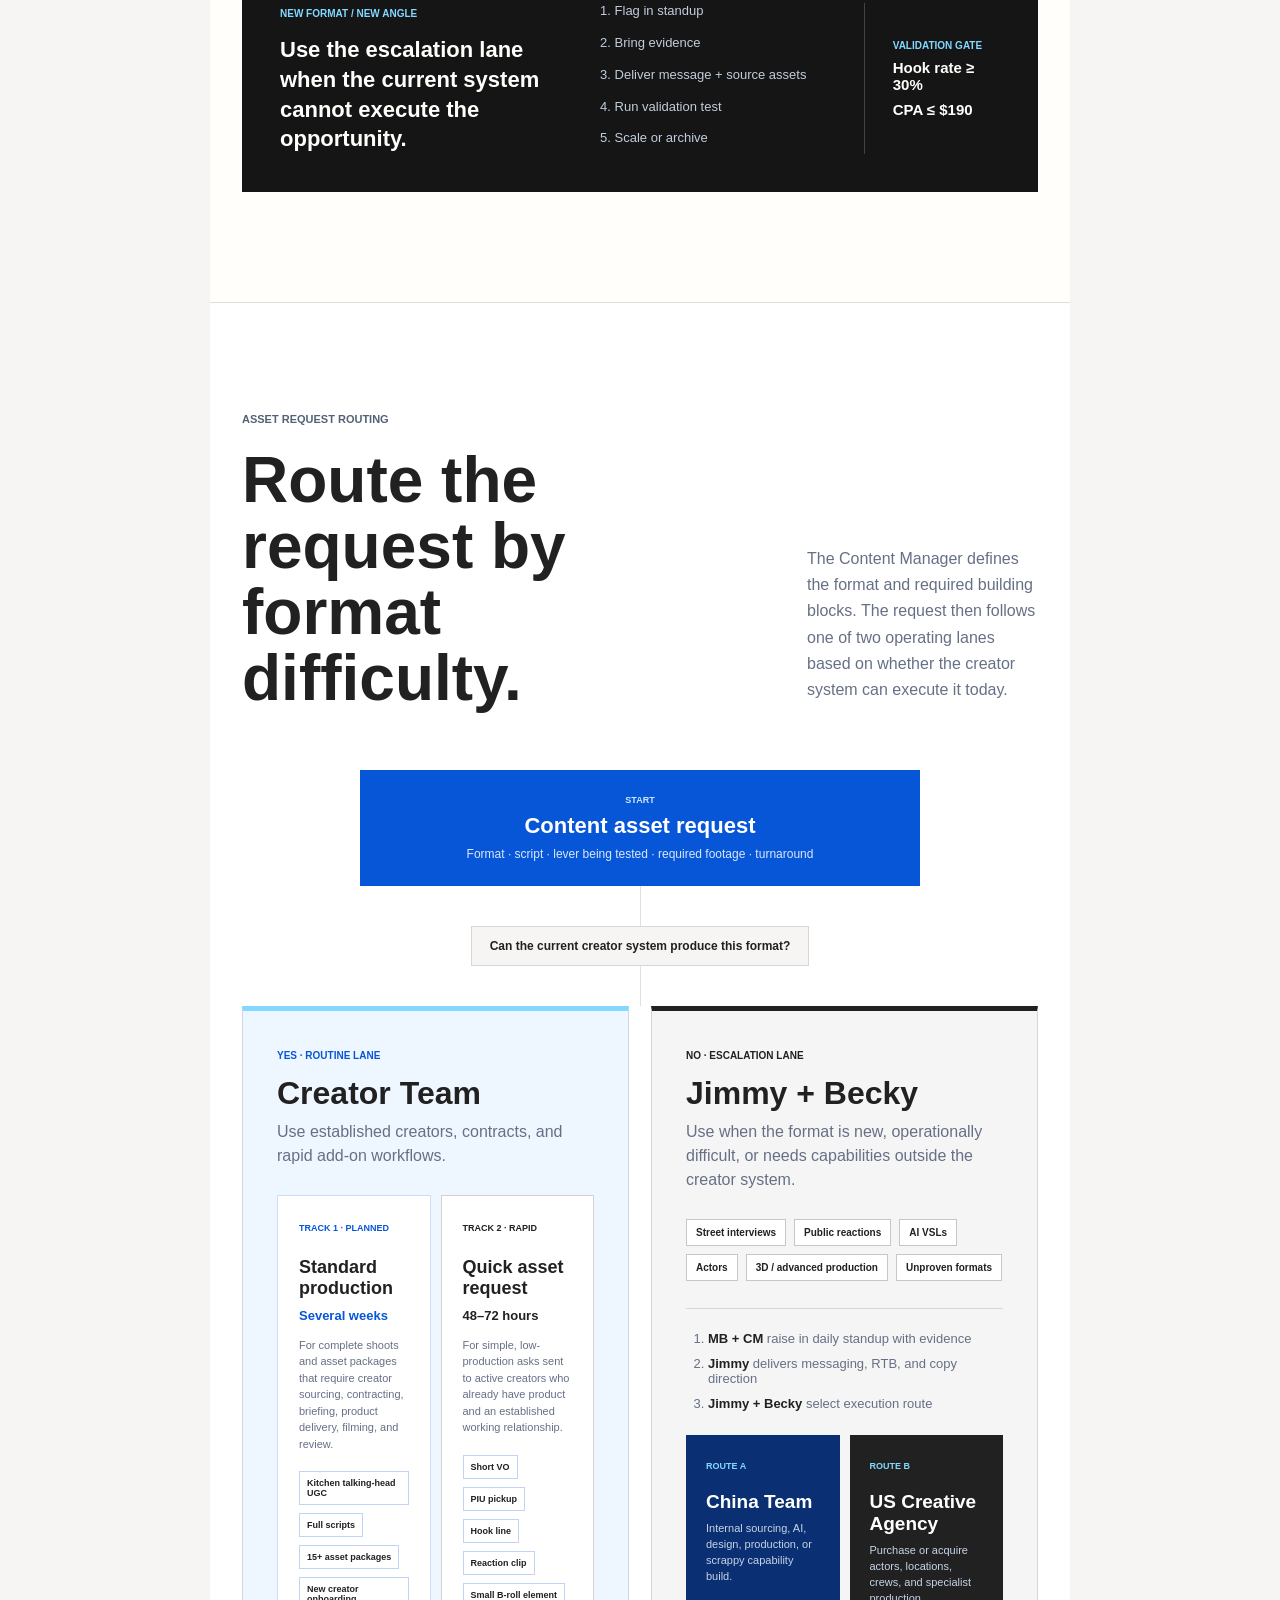
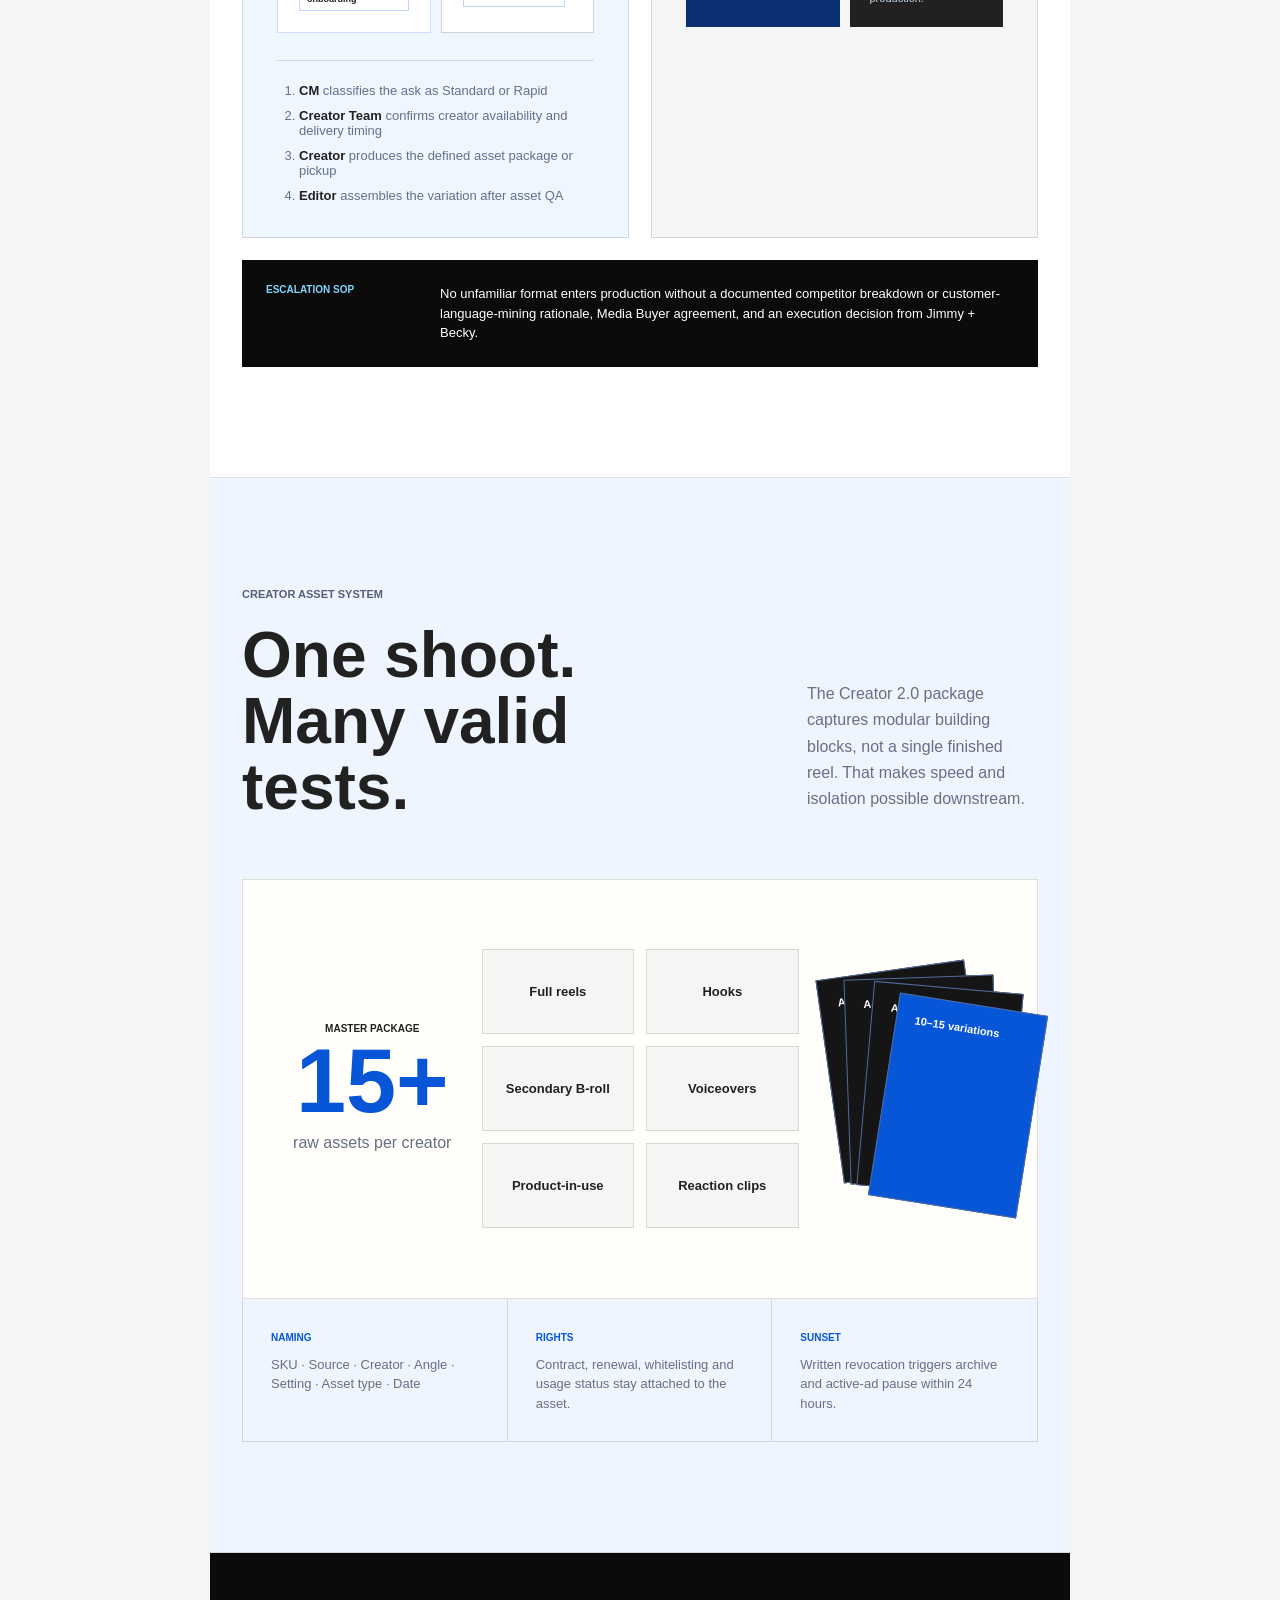
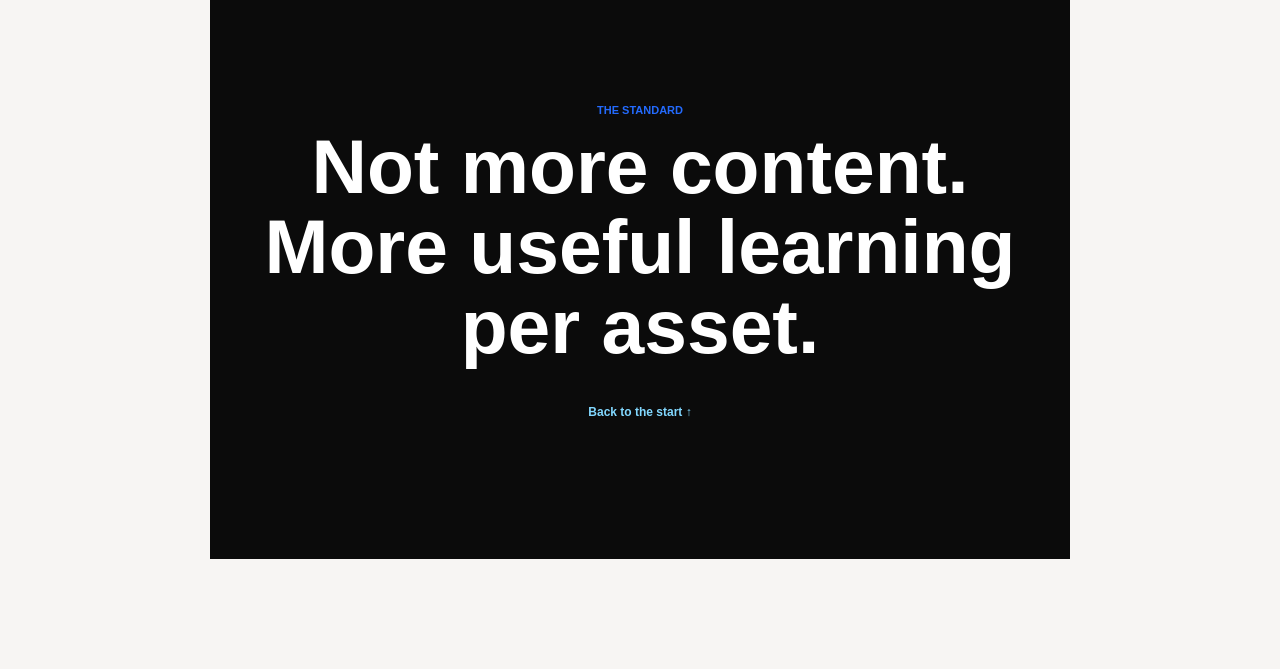
==== commit cfb91cf7: "Keep editor publishing controls visible" ====
--- a/editor.html
+++ b/editor.html
@@ -15,8 +15,8 @@
       <label>GitHub token<input id="github-token" type="password" autocomplete="off" placeholder="Paste a fine-grained token"></label>
       <a href="https://github.com/settings/personal-access-tokens/new" target="_blank" rel="noreferrer">Create repository-only token</a>
     </section>
+    <div class="editor-actions"><button class="primary-action" type="button" id="publish-content">Publish to site</button><button class="secondary-action" type="button" id="save-content">Save draft</button><button class="secondary-action" type="button" id="export-content">Export backup</button><button class="secondary-action" type="button" id="import-content">Import backup</button><input id="import-file" type="file" accept="application/json,.json" hidden><button class="secondary-action" type="button" id="reset-content">Reset draft</button><span id="save-status" class="editor-status" role="status"></span></div>
     <section class="visual-editor" aria-label="Editable playbook preview"><div class="visual-editor-bar"><span>DIRECT EDIT MODE</span><span>Click text to edit · loaded from published playbook</span></div><iframe id="playbook-preview" title="Editable WonderBiotics playbook preview" src="index.html?editor-published=1"></iframe></section>
-    <div class="editor-actions"><button class="primary-action" type="button" id="publish-content">Publish to site</button><button class="secondary-action" type="button" id="save-content">Save draft</button><button class="secondary-action" type="button" id="export-content">Export backup</button><button class="secondary-action" type="button" id="import-content">Import backup</button><input id="import-file" type="file" accept="application/json,.json" hidden><button class="secondary-action" type="button" id="reset-content">Reset draft</button><span id="save-status" class="editor-status" role="status"></span></div>
   </main>
   <script src="content-store.js"></script><script src="editor.js"></script>
 </body>
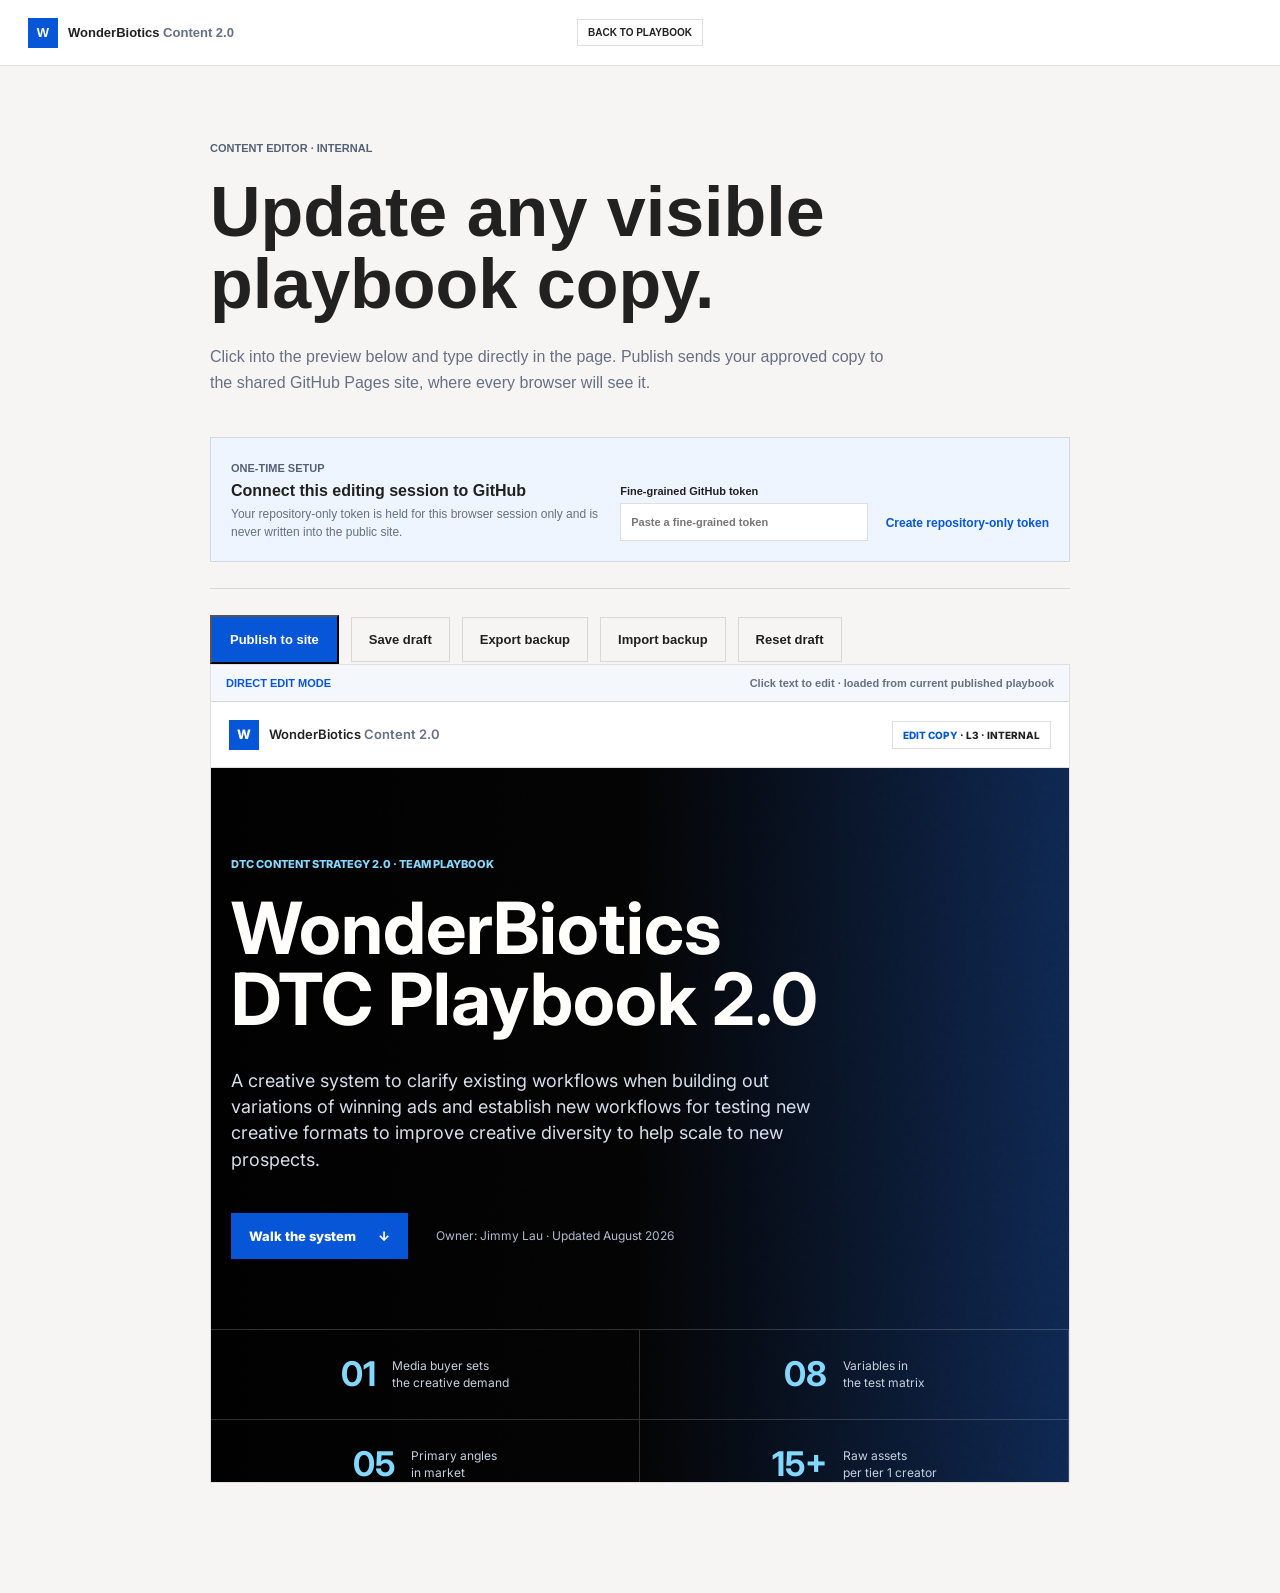
==== commit 08c36afb: "Align editor with current published playbook" ====
--- a/editor.html
+++ b/editor.html
@@ -12,11 +12,11 @@
     <div class="editor-heading"><p class="eyebrow">CONTENT EDITOR · INTERNAL</p><h1>Update any visible playbook copy.</h1><p>Click into the preview below and type directly in the page. Publish sends your approved copy to the shared GitHub Pages site, where every browser will see it.</p></div>
     <section class="publish-setup" aria-label="GitHub publishing setup">
       <div><span class="eyebrow">ONE-TIME SETUP</span><strong>Connect this editing session to GitHub</strong><p>Your repository-only token is held for this browser session only and is never written into the public site.</p></div>
-      <label>GitHub token<input id="github-token" type="password" autocomplete="off" placeholder="Paste a fine-grained token"></label>
+      <label>Fine-grained GitHub token<input id="github-token" type="password" autocomplete="off" placeholder="Paste a fine-grained token"></label>
       <a href="https://github.com/settings/personal-access-tokens/new" target="_blank" rel="noreferrer">Create repository-only token</a>
     </section>
     <div class="editor-actions"><button class="primary-action" type="button" id="publish-content">Publish to site</button><button class="secondary-action" type="button" id="save-content">Save draft</button><button class="secondary-action" type="button" id="export-content">Export backup</button><button class="secondary-action" type="button" id="import-content">Import backup</button><input id="import-file" type="file" accept="application/json,.json" hidden><button class="secondary-action" type="button" id="reset-content">Reset draft</button><span id="save-status" class="editor-status" role="status"></span></div>
-    <section class="visual-editor" aria-label="Editable playbook preview"><div class="visual-editor-bar"><span>DIRECT EDIT MODE</span><span>Click text to edit · loaded from published playbook</span></div><iframe id="playbook-preview" title="Editable WonderBiotics playbook preview" src="index.html?editor-published=1"></iframe></section>
+    <section class="visual-editor" aria-label="Editable playbook preview"><div class="visual-editor-bar"><span>DIRECT EDIT MODE</span><span>Click text to edit · loaded from current published playbook</span></div><iframe id="playbook-preview" title="Editable WonderBiotics playbook preview" src="index.html?editor-published=1&published=latest"></iframe></section>
   </main>
   <script src="content-store.js"></script><script src="editor.js"></script>
 </body>
--- a/styles.css
+++ b/styles.css
@@ -84,8 +84,13 @@
 .genesis { color: #fff; background: var(--blue-dark); }
 .genesis .eyebrow { color: var(--sky); }
 .genesis .split-heading > p { color: #bed7ff; }
-.genesis-flow { display: grid; grid-template-columns: 1fr 38px 1fr 38px 1fr 38px 1fr; align-items: stretch; }
+.genesis-flow { display: grid; grid-template-columns: minmax(0,1fr) 38px minmax(0,1fr) 38px minmax(0,1fr) 38px minmax(0,1fr); align-items: stretch; }
 .genesis-flow article { min-height: 265px; display: flex; flex-direction: column; padding: 28px; border: 1px solid rgba(255,255,255,.22); background: rgba(255,255,255,.05); }
+.genesis-flow article > * { min-width: 0; overflow-wrap: anywhere; }
+.genesis-flow article:nth-of-type(1) { grid-column: 1; }
+.genesis-flow article:nth-of-type(2) { grid-column: 3; }
+.genesis-flow article:nth-of-type(3) { grid-column: 5; }
+.genesis-flow article:nth-of-type(4) { grid-column: 7; }
 .genesis-flow span { color: var(--sky); font-size: 10px; font-weight: 800; }
 .genesis-flow strong { margin-top: 60px; font-size: 20px; line-height: 1.3; }
 .genesis-flow p { margin: 14px 0 0; color: #bed0e8; font-size: 13px; line-height: 1.55; }
@@ -127,6 +132,55 @@
 .test-example { margin-top: 32px; padding: 24px; border-left: 4px solid var(--coral); background: var(--white); }
 .test-example small { font-size: 10px; font-weight: 800; }
 .test-example p { margin: 10px 0 0; line-height: 1.5; }
+.message-angle-list { margin: 24px 0 0; border-top: 1px solid var(--line); }
+.message-angle-list article { display: grid; grid-template-columns: 34px 1fr auto; gap: 12px; align-items: start; padding: 13px 0; border-bottom: 1px solid var(--line); }
+.message-angle-list article > b { color: var(--blue); font-size: 11px; }
+.message-angle-list strong { font-size: 14px; }
+.message-angle-list p { margin: 3px 0 0; color: var(--muted); font-size: 11px; line-height: 1.4; }
+.message-angle-list article > span { align-self: center; color: var(--blue); font-size: 9px; font-weight: 800; text-transform: uppercase; }
+.message-angle-list[hidden] { display: none; }
+.test-example[hidden], .lever-art[hidden] { display: none; }
+.hook-examples[hidden] { display: none; }
+.hook-examples { margin-top: 24px; }
+.hook-examples-head { display: flex; justify-content: space-between; gap: 14px; align-items: baseline; margin-bottom: 12px; }
+.hook-examples-head small { color: var(--blue); font-size: 10px; font-weight: 800; }
+.hook-examples-head span { color: var(--muted); font-size: 10px; }
+.hook-example-grid { display: grid; grid-template-columns: repeat(3,minmax(0,1fr)); gap: 10px; }
+.hook-example-grid figure { margin: 0; min-width: 0; border: 1px solid var(--line); background: #fff; }
+.hook-example-grid img { display: block; width: 100%; aspect-ratio: 9 / 14; object-fit: cover; }
+.hook-example-grid figcaption { padding: 9px; color: var(--muted); font-size: 10px; line-height: 1.35; }
+.setting-examples[hidden] { display: none; }
+.setting-examples { margin-top: 24px; }
+.setting-example-grid { display: grid; grid-template-columns: repeat(4,minmax(0,1fr)); gap: 10px; }
+.setting-example-grid figure { margin: 0; min-width: 0; border: 1px solid var(--line); background: #fff; }
+.setting-example-grid img { display: block; width: 100%; aspect-ratio: 9 / 14; object-fit: cover; }
+.setting-example-grid figcaption { padding: 8px; color: var(--muted); font-size: 10px; line-height: 1.3; }
+.script-example[hidden] { display: none; }
+.script-example { margin-top: 24px; }
+.script-example figure { margin: 0; border: 1px solid var(--line); background: #fff; }
+.script-example img { display: block; width: 100%; max-height: 310px; object-fit: contain; }
+.script-example figcaption { padding: 10px; color: var(--muted); font-size: 10px; line-height: 1.4; }
+.script-variation-note { margin-top: 12px; padding: 14px; border-left: 3px solid var(--blue); background: #eef5ff; }
+.script-variation-note b { color: var(--blue); font-size: 10px; }
+.script-variation-note p { margin: 6px 0 0; color: var(--muted); font-size: 11px; line-height: 1.5; }
+.graphic-examples[hidden] { display: none; }
+.graphic-examples { margin-top: 24px; }
+.graphic-example-grid { display: grid; grid-template-columns: repeat(3,minmax(0,1fr)); gap: 10px; }
+.graphic-example-grid figure { margin: 0; min-width: 0; border: 1px solid var(--line); background: #fff; }
+.graphic-example-grid img { display: block; width: 100%; aspect-ratio: 9 / 14; object-fit: cover; }
+.graphic-example-grid figcaption { padding: 8px; color: var(--muted); font-size: 10px; line-height: 1.3; }
+.format-examples[hidden] { display: none; }
+.format-examples { margin-top: 24px; }
+.format-example-grid { display: grid; grid-template-columns: repeat(3,minmax(0,1fr)); gap: 10px; }
+.format-example-grid figure { margin: 0; min-width: 0; border: 1px solid var(--line); background: #fff; }
+.format-example-grid video { display: block; width: 100%; aspect-ratio: 9 / 14; object-fit: cover; background: #111; }
+.format-example-grid figcaption { padding: 8px; color: var(--muted); font-size: 10px; line-height: 1.3; }
+.cta-examples[hidden] { display: none; }
+.cta-examples { margin-top: 24px; }
+.cta-example-grid { display: grid; grid-template-columns: repeat(3,minmax(0,1fr)); gap: 10px; }
+.cta-example-grid figure { margin: 0; min-width: 0; border: 1px solid var(--line); background: #fff; }
+.cta-example-grid img { display: block; width: 100%; aspect-ratio: 9 / 14; object-fit: cover; }
+.cta-example-grid figcaption { padding: 8px; color: var(--muted); font-size: 10px; line-height: 1.3; }
 .lever-art { position: relative; overflow: hidden; min-height: 220px; margin: 18px 0 0; border: 1px solid var(--line); background: #fff; }
 .lever-art img { display: block; width: 100%; height: 220px; object-fit: cover; }
 .lever-art[data-index="1"] img, .lever-art[data-index="7"] img { object-fit: contain; background: #f7f8fa; }
@@ -207,6 +261,32 @@
 .route-lane { padding: 34px; border: 1px solid var(--line); }
 .route-lane.routine { background: #eef7ff; border-top: 5px solid var(--sky); }
 .route-lane.complex { background: #f5f5f5; border-top: 5px solid #212121; }
+.route-lane.design-lane { background: #fff8ed; border-top: 5px solid #e2a33a; }
+.route-lane.sab-lane { background: #f4f0ff; border-top: 5px solid #7655c7; }
+.static-ads { background: #f5f8fc; border-top: 1px solid #dce5f0; }
+.static-ad-grid { display: grid; grid-template-columns: repeat(2, 1fr); gap: 14px; }
+.static-ad-grid article { position: relative; min-height: 190px; padding: 26px 28px 24px 82px; border: 1px solid #d7e0eb; border-top: 4px solid #075cff; background: #fff; }
+.static-ad-grid article > b { position: absolute; top: 24px; left: 28px; display: grid; place-items: center; width: 34px; height: 34px; color: #fff; background: #075cff; font-size: 13px; }
+.static-ad-grid article > span { display: block; color: #075cff; font-size: 10px; letter-spacing: .12em; font-weight: 800; }
+.static-ad-grid h3 { margin: 10px 0; font-size: 20px; line-height: 1.15; }
+.static-ad-grid p { margin: 0; color: #687386; font-size: 12px; line-height: 1.55; }
+.direction-options { display: grid; gap: 8px; margin-top: 14px; }
+.direction-options div { display: grid; gap: 4px; padding: 10px 12px; border: 1px solid #dce5f0; background: #f7faff; }
+.direction-options strong { color: #075cff; font-size: 10px; letter-spacing: .06em; }
+.direction-options span { color: #687386; font-size: 11px; }
+.rtb-card { padding-right: 22px; }
+.rtb-options { display: grid; grid-template-columns: 1fr 1fr; gap: 8px 12px; margin-top: 14px; }
+.rtb-options div { display: grid; gap: 4px; padding: 8px 10px; border: 1px solid #dce5f0; background: #f7faff; }
+.rtb-options strong { color: #075cff; font-size: 9px; letter-spacing: .08em; }
+.rtb-options span, .rtb-card small { color: #687386; font-size: 11px; line-height: 1.4; }
+.rtb-options div:last-child { grid-column: 1 / -1; }
+.rtb-card small { display: block; margin-top: 12px; }
+.static-ad-rule { display: grid; grid-template-columns: 150px 1fr; gap: 24px; margin-top: 14px; padding: 20px 24px; color: #fff; background: #07101f; }
+.static-ad-rule b { color: var(--sky); font-size: 10px; }
+.static-ad-rule span { font-size: 13px; line-height: 1.5; }
+.static-ad-target { display: flex; align-items: baseline; gap: 18px; margin-top: 12px; padding: 16px 20px; border: 1px solid #bfeaff; background: #eef7ff; }
+.static-ad-target strong { color: #075cff; font-size: 10px; letter-spacing: .12em; }
+.static-ad-target span { color: #07101f; font-size: 16px; font-weight: 800; }
 .lane-head span { color: var(--blue); font-size: 10px; font-weight: 800; }
 .complex .lane-head span { color: #212121; }
 .lane-head h3 { margin: 12px 0 8px; font-size: 32px; }
@@ -262,6 +342,8 @@
 .close-statement a { margin-top: 38px; color: var(--sky); font-size: 12px; font-weight: 800; }
 footer { display: flex; justify-content: space-between; padding: 25px 28px; color: #a4a4a4; background: #0b0b0b; border-top: 1px solid rgba(255,255,255,.14); font-size: 10px; }
 
+/* Desktop presentation layout. The microsite is intended for computer viewing;
+   keep the core process diagrams stable rather than reflowing them into narrow cards. */
 @media (max-width: 900px) {
   .publish-setup { grid-template-columns: 1fr; align-items: start; }
   .publish-setup a { padding-bottom: 0; }
@@ -275,9 +357,10 @@
   .split-heading { grid-template-columns: 1fr; gap: 25px; }
   .before-after { grid-template-columns: 1fr; }
   .transition-arrow { height: 60px; transform: rotate(90deg); }
-  .genesis-flow { grid-template-columns: 1fr; }
-  .genesis-flow article { min-height: 220px; }
-  .genesis-arrow { height: 42px; transform: rotate(90deg); }
+  .genesis-flow { grid-template-columns: minmax(0,1fr) 28px minmax(0,1fr) 28px minmax(0,1fr) 28px minmax(0,1fr); gap: 8px; }
+  .genesis-flow article { min-height: 265px; padding: 22px 18px; }
+  .genesis-flow article strong { font-size: 17px; }
+  .genesis-arrow { height: auto; transform: none; }
   .genesis-note { grid-template-columns: 1fr; gap: 8px; }
   .voc-intro { grid-template-columns: 1fr; gap: 12px; }
   .voc-sources, .voc-process { grid-template-columns: 1fr; }
@@ -303,6 +386,9 @@
   .creator-track > p { min-height: auto; }
   .execution-split { grid-template-columns: 1fr; }
   .routing-rule { grid-template-columns: 1fr; gap: 8px; }
+  .static-ad-grid { grid-template-columns: 1fr; }
+  .static-ad-rule { grid-template-columns: 1fr; gap: 8px; }
+  .static-ad-target { display: grid; gap: 6px; }
   .asset-visual { grid-template-columns: 1fr; padding: 30px 20px; }
   .output-stack { width: 220px; margin: auto; }
   .governance-row { grid-template-columns: 1fr; }
